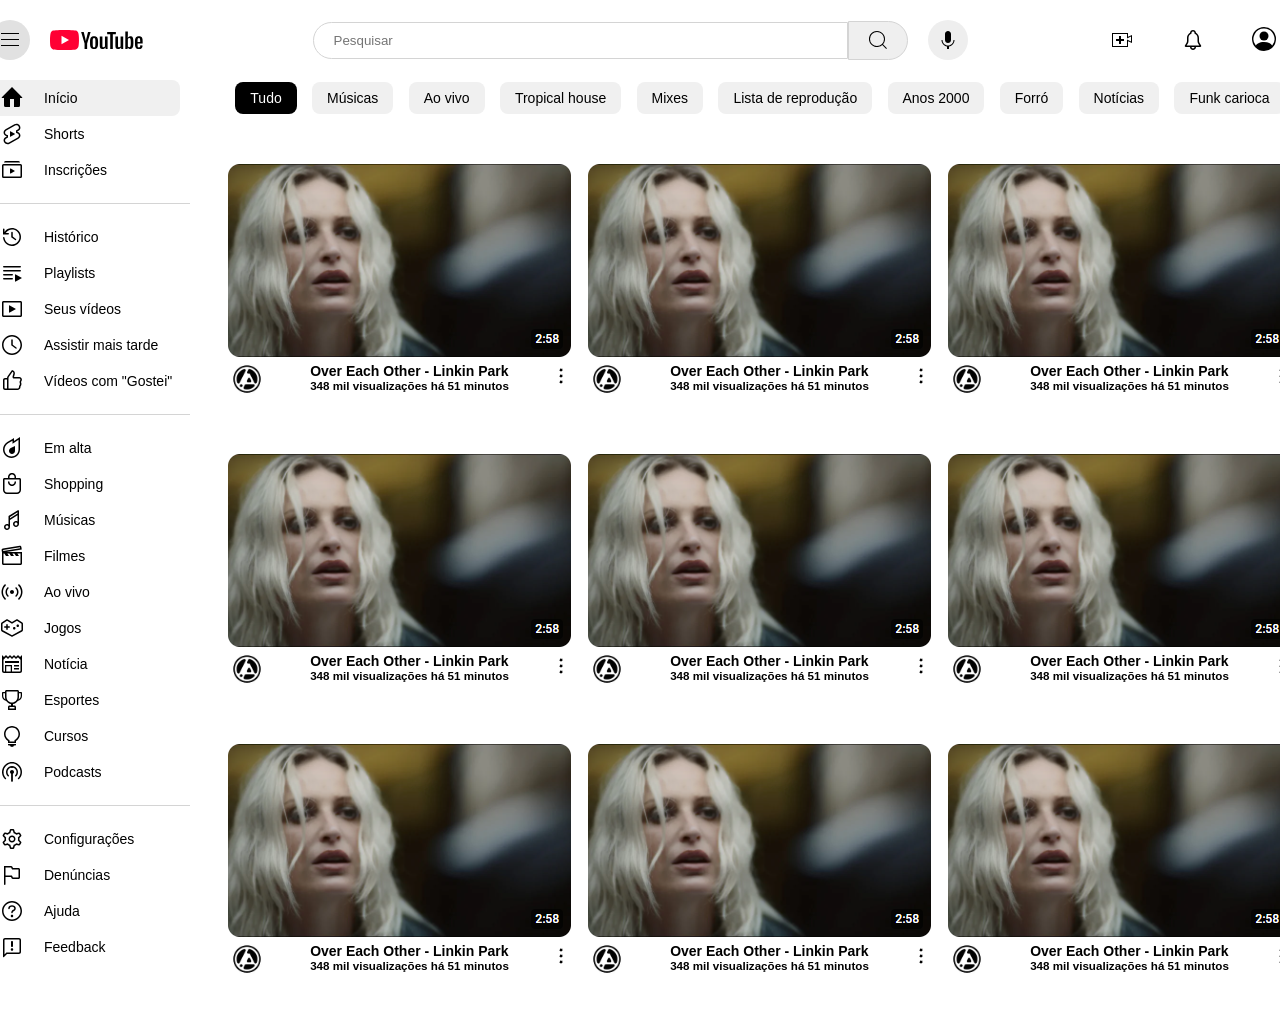
==== src/public/index.html @ 3cf0fc67 "Criando tela de Login" ====
<!DOCTYPE html>
<html lang="pt-br">
<head>

    <meta charset="UTF-8">
    <meta name="viewport" content="width=device-width, initial-scale=1.0">
    
    <link rel="stylesheet" href="assets/css/style.css">
    
    <title>YouTube - Clone</title>
    
</head>
<body>

    <header id="topo">
        <div id="logo">
            <div id="sandwich">
                <svg xmlns="http://www.w3.org/2000/svg" height="24" viewBox="0 0 24 24" width="24" focusable="false" aria-hidden="true" style="pointer-events: none; display: inherit; width: 24px; height: 24px;"><path d="M21 6H3V5h18v1zm0 5H3v1h18v-1zm0 6H3v1h18v-1z"></path></svg>
            </div>
            <figure>
                <svg xmlns="http://www.w3.org/2000/svg" id="yt-ringo2-svg_yt9" width="93" height="20" viewBox="0 0 93 20" focusable="false" aria-hidden="true" style="pointer-events: none; display: inherit; width: 100%; height: 100%;">
                    <g>
                      <path d="M14.4848 20C14.4848 20 23.5695 20 25.8229 19.4C27.0917 19.06 28.0459 18.08 28.3808 16.87C29 14.65 29 9.98 29 9.98C29 9.98 29 5.34 28.3808 3.14C28.0459 1.9 27.0917 0.94 25.8229 0.61C23.5695 0 14.4848 0 14.4848 0C14.4848 0 5.42037 0 3.17711 0.61C1.9286 0.94 0.954148 1.9 0.59888 3.14C0 5.34 0 9.98 0 9.98C0 9.98 0 14.65 0.59888 16.87C0.954148 18.08 1.9286 19.06 3.17711 19.4C5.42037 20 14.4848 20 14.4848 20Z" fill="#FF0033"></path>
                      <path d="M19 10L11.5 5.75V14.25L19 10Z" fill="white"></path>
                    </g>
                    <g id="youtube-paths_yt9">
                      <path d="M37.1384 18.8999V13.4399L40.6084 2.09994H38.0184L36.6984 7.24994C36.3984 8.42994 36.1284 9.65994 35.9284 10.7999H35.7684C35.6584 9.79994 35.3384 8.48994 35.0184 7.22994L33.7384 2.09994H31.1484L34.5684 13.4399V18.8999H37.1384Z"></path>
                      <path d="M44.1003 6.29994C41.0703 6.29994 40.0303 8.04994 40.0303 11.8199V13.6099C40.0303 16.9899 40.6803 19.1099 44.0403 19.1099C47.3503 19.1099 48.0603 17.0899 48.0603 13.6099V11.8199C48.0603 8.44994 47.3803 6.29994 44.1003 6.29994ZM45.3903 14.7199C45.3903 16.3599 45.1003 17.3899 44.0503 17.3899C43.0203 17.3899 42.7303 16.3499 42.7303 14.7199V10.6799C42.7303 9.27994 42.9303 8.02994 44.0503 8.02994C45.2303 8.02994 45.3903 9.34994 45.3903 10.6799V14.7199Z"></path>
                      <path d="M52.2713 19.0899C53.7313 19.0899 54.6413 18.4799 55.3913 17.3799H55.5013L55.6113 18.8999H57.6012V6.53994H54.9613V16.4699C54.6812 16.9599 54.0312 17.3199 53.4212 17.3199C52.6512 17.3199 52.4113 16.7099 52.4113 15.6899V6.53994H49.7812V15.8099C49.7812 17.8199 50.3613 19.0899 52.2713 19.0899Z"></path>
                      <path d="M62.8261 18.8999V4.14994H65.8661V2.09994H57.1761V4.14994H60.2161V18.8999H62.8261Z"></path>
                      <path d="M67.8728 19.0899C69.3328 19.0899 70.2428 18.4799 70.9928 17.3799H71.1028L71.2128 18.8999H73.2028V6.53994H70.5628V16.4699C70.2828 16.9599 69.6328 17.3199 69.0228 17.3199C68.2528 17.3199 68.0128 16.7099 68.0128 15.6899V6.53994H65.3828V15.8099C65.3828 17.8199 65.9628 19.0899 67.8728 19.0899Z"></path>
                      <path d="M80.6744 6.26994C79.3944 6.26994 78.4744 6.82994 77.8644 7.73994H77.7344C77.8144 6.53994 77.8744 5.51994 77.8744 4.70994V1.43994H75.3244L75.3144 12.1799L75.3244 18.8999H77.5444L77.7344 17.6999H77.8044C78.3944 18.5099 79.3044 19.0199 80.5144 19.0199C82.5244 19.0199 83.3844 17.2899 83.3844 13.6099V11.6999C83.3844 8.25994 82.9944 6.26994 80.6744 6.26994ZM80.7644 13.6099C80.7644 15.9099 80.4244 17.2799 79.3544 17.2799C78.8544 17.2799 78.1644 17.0399 77.8544 16.5899V9.23994C78.1244 8.53994 78.7244 8.02994 79.3944 8.02994C80.4744 8.02994 80.7644 9.33994 80.7644 11.7299V13.6099Z"></path>
                      <path d="M92.6517 11.4999C92.6517 8.51994 92.3517 6.30994 88.9217 6.30994C85.6917 6.30994 84.9717 8.45994 84.9717 11.6199V13.7899C84.9717 16.8699 85.6317 19.1099 88.8417 19.1099C91.3817 19.1099 92.6917 17.8399 92.5417 15.3799L90.2917 15.2599C90.2617 16.7799 89.9117 17.3999 88.9017 17.3999C87.6317 17.3999 87.5717 16.1899 87.5717 14.3899V13.5499H92.6517V11.4999ZM88.8617 7.96994C90.0817 7.96994 90.1717 9.11994 90.1717 11.0699V12.0799H87.5717V11.0699C87.5717 9.13994 87.6517 7.96994 88.8617 7.96994Z"></path>
                    </g>
                  </svg>
            </figure>
        </div>
        <div id="pesquisa">
            <input type="text" id="busca" name="busca" placeholder="Pesquisar">
            <button class="botao-buscar">
                <svg xmlns="http://www.w3.org/2000/svg" fill="currentColor" height="24" viewBox="0 0 24 24" width="24" focusable="false" aria-hidden="true" style="pointer-events: none; display: inherit; width: 24px; height: 24px;"><path clip-rule="evenodd" d="M16.296 16.996a8 8 0 11.707-.708l3.909 3.91-.707.707-3.909-3.909zM18 11a7 7 0 00-14 0 7 7 0 1014 0z" fill-rule="evenodd"></path></svg>
            </button>
            <a href="#">
                <svg xmlns="http://www.w3.org/2000/svg" height="24" viewBox="0 0 24 24" width="24" focusable="false" aria-hidden="true" style="pointer-events: none; display: inherit; width: 24px; height: 24px;"><path d="M12 3c-1.66 0-3 1.37-3 3.07v5.86c0 1.7 1.34 3.07 3 3.07s3-1.37 3-3.07V6.07C15 4.37 13.66 3 12 3zm6.5 9h-1c0 3.03-2.47 5.5-5.5 5.5S6.5 15.03 6.5 12h-1c0 3.24 2.39 5.93 5.5 6.41V21h2v-2.59c3.11-.48 5.5-3.17 5.5-6.41z"></path></svg>
            </a>
        </div>
        <nav id="usuario">
            <a href="#">
                <svg xmlns="http://www.w3.org/2000/svg" height="24" style="pointer-events: none; display: inherit; width: 24px; height: 24px;" viewBox="0 0 24 24" width="24" focusable="false" aria-hidden="true"><path d="M14 13h-3v3H9v-3H6v-2h3V8h2v3h3v2zm3-7H3v12h14v-6.39l4 1.83V8.56l-4 1.83V6m1-1v3.83L22 7v8l-4-1.83V19H2V5h16z"></path></svg>
            </a>
            <a href="#">
                <svg xmlns="http://www.w3.org/2000/svg" fill="currentColor" height="24" viewBox="0 0 24 24" width="24" focusable="false" aria-hidden="true" style="pointer-events: none; display: inherit; width: 24px; height: 24px;"><path clip-rule="evenodd" d="m13.497 4.898.053.8.694.4C15.596 6.878 16.5 8.334 16.5 10v2.892c0 .997.27 1.975.784 2.83L18.35 17.5H5.649l1.067-1.778c.513-.855.784-1.833.784-2.83V10c0-1.666.904-3.122 2.256-3.902l.694-.4.053-.8c.052-.78.703-1.398 1.497-1.398.794 0 1.445.618 1.497 1.398ZM6 10c0-2.224 1.21-4.165 3.007-5.201C9.11 3.236 10.41 2 12 2c1.59 0 2.89 1.236 2.993 2.799C16.79 5.835 18 7.776 18 10v2.892c0 .725.197 1.436.57 2.058l1.521 2.535c.4.667-.08 1.515-.857 1.515H15c0 .796-.316 1.559-.879 2.121-.562.563-1.325.879-2.121.879s-1.559-.316-2.121-.879C9.316 20.56 9 19.796 9 19H4.766c-.777 0-1.257-.848-.857-1.515L5.43 14.95c.373-.622.57-1.333.57-2.058V10Zm4.5 9c0 .398.158.78.44 1.06.28.282.662.44 1.06.44s.78-.158 1.06-.44c.282-.28.44-.662.44-1.06h-3Z" fill-rule="evenodd"></path></svg>
            </a>
            <a href="#">
                <svg xmlns="http://www.w3.org/2000/svg" width="24" height="24" fill="currentColor" class="bi bi-person-circle" viewBox="0 0 16 16"><path d="M11 6a3 3 0 1 1-6 0 3 3 0 0 1 6 0"/><path fill-rule="evenodd" d="M0 8a8 8 0 1 1 16 0A8 8 0 0 1 0 8m8-7a7 7 0 0 0-5.468 11.37C3.242 11.226 4.805 10 8 10s4.757 1.225 5.468 2.37A7 7 0 0 0 8 1"/></svg>
            </a>
        </nav>
    </header>

    <main id="principal">

        <nav id="menu">
            <ul>
                <li class="menu-esquerdo_ativo">
                    <a href="#">
                        <svg xmlns="http://www.w3.org/2000/svg" fill="currentColor" height="24" viewBox="0 0 24 24" width="24" focusable="false" aria-hidden="true" style="pointer-events: none; display: inherit; width: 24px; height: 24px;"><path clip-rule="evenodd" d="M22.146 11.146a.5.5 0 01-.353.854H20v7.5a1.5 1.5 0 01-1.5 1.5H14v-8h-4v8H5.5A1.5 1.5 0 014 19.5V12H2.207a.5.5 0 01-.353-.854L12 1l10.146 10.146Z" fill-rule="evenodd"></path></svg>
                        <span>Início</span>
                    </a>
                </li>
                <li class="menu-esquerdo">
                    <a href="#">
                        <svg xmlns="http://www.w3.org/2000/svg" fill="currentColor" height="24" viewBox="0 0 24 24" width="24" focusable="false" aria-hidden="true" style="pointer-events: none; display: inherit; width: 24px; height: 24px;"><path clip-rule="evenodd" d="m7.61 15.719.392-.22v-2.24l-.534-.228-.942-.404c-.869-.372-1.4-1.15-1.446-1.974-.047-.823.39-1.642 1.203-2.097h.001L15.13 3.59c1.231-.689 2.785-.27 3.466.833.652 1.058.313 2.452-.879 3.118l-1.327.743-.388.217v2.243l.53.227.942.404c.869.372 1.4 1.15 1.446 1.974.047.823-.39 1.642-1.203 2.097l-.002.001-8.845 4.964-.001.001c-1.231.688-2.784.269-3.465-.834-.652-1.058-.313-2.451.879-3.118l1.327-.742Zm1.993 6.002c-1.905 1.066-4.356.46-5.475-1.355-1.057-1.713-.548-3.89 1.117-5.025a4.14 4.14 0 01.305-.189l1.327-.742-.942-.404a4.055 4.055 0 01-.709-.391c-.963-.666-1.578-1.718-1.644-2.877-.08-1.422.679-2.77 1.968-3.49l8.847-4.966c1.905-1.066 4.356-.46 5.475 1.355 1.057 1.713.548 3.89-1.117 5.025a4.074 4.074 0 01-.305.19l-1.327.742.942.403c.253.109.49.24.709.392.963.666 1.578 1.717 1.644 2.876.08 1.423-.679 2.77-1.968 3.491l-8.847 4.965ZM10 14.567a.25.25 0 00.374.217l4.45-2.567a.25.25 0 000-.433l-4.45-2.567a.25.25 0 00-.374.216v5.134Z" fill-rule="evenodd"></path></svg>
                        <span>Shorts</span>
                    </a>
                </li>
                <li class="menu-esquerdo">
                    <a href="#">
                        <svg xmlns="http://www.w3.org/2000/svg" fill="currentColor" height="24" viewBox="0 0 24 24" width="24" focusable="false" aria-hidden="true" style="pointer-events: none; display: inherit; width: 24px; height: 24px;"><path clip-rule="evenodd" d="M4 4.5A1.5 1.5 0 015.5 3h13A1.5 1.5 0 0120 4.5H4Zm16.5 3h-17v11h17v-11ZM3.5 6A1.5 1.5 0 002 7.5v11A1.5 1.5 0 003.5 20h17a1.5 1.5 0 001.5-1.5v-11A1.5 1.5 0 0020.5 6h-17Zm7.257 4.454a.5.5 0 00-.757.43v4.233a.5.5 0 00.757.429L15 13l-4.243-2.546Z" fill-rule="evenodd"></path></svg>
                        <span>Inscrições</span>
                    </a>
                </li>
            </ul>

            <hr>

            <ul>
                <li class="menu-esquerdo">
                    <a href="#">
                        <svg xmlns="http://www.w3.org/2000/svg" fill="currentColor" height="24" viewBox="0 0 24 24" width="24" focusable="false" aria-hidden="true" style="pointer-events: none; display: inherit; width: 24px; height: 24px;"><path clip-rule="evenodd" d="M14.203 4.83c-1.74-.534-3.614-.418-5.274.327-1.354.608-2.49 1.6-3.273 2.843H8.25c.414 0 .75.336.75.75s-.336.75-.75.75H3V4.25c0-.414.336-.75.75-.75s.75.336.75.75v2.775c.935-1.41 2.254-2.536 3.815-3.236 1.992-.894 4.241-1.033 6.328-.392 2.088.641 3.87 2.02 5.017 3.878 1.146 1.858 1.578 4.07 1.215 6.223-.364 2.153-1.498 4.1-3.19 5.48-1.693 1.379-3.83 2.095-6.012 2.016-2.182-.08-4.26-.949-5.849-2.447-1.588-1.499-2.578-3.523-2.784-5.697-.039-.412.264-.778.676-.817.412-.04.778.263.818.675.171 1.812.996 3.499 2.32 4.748 1.323 1.248 3.055 1.973 4.874 2.04 1.818.065 3.598-.532 5.01-1.681 1.41-1.15 2.355-2.773 2.657-4.567.303-1.794-.056-3.637-1.012-5.186-.955-1.548-2.44-2.697-4.18-3.231ZM12.75 7.5c0-.414-.336-.75-.75-.75s-.75.336-.75.75v4.886l.314.224 3.5 2.5c.337.241.806.163 1.046-.174.241-.337.163-.806-.174-1.046l-3.186-2.276V7.5Z" fill-rule="evenodd"></path></svg>
                        <span>Histórico</span>
                    </a>
                </li>
                <li class="menu-esquerdo">
                    <a href="#">
                        <svg xmlns="http://www.w3.org/2000/svg" fill="currentColor" height="24" viewBox="0 0 24 24" width="24" focusable="false" aria-hidden="true" style="pointer-events: none; display: inherit; width: 24px; height: 24px;"><path clip-rule="evenodd" d="M3.75 5c-.414 0-.75.336-.75.75s.336.75.75.75h16.5c.414 0 .75-.336.75-.75S20.664 5 20.25 5H3.75Zm0 4c-.414 0-.75.336-.75.75s.336.75.75.75h16.5c.414 0 .75-.336.75-.75S20.664 9 20.25 9H3.75Zm0 4c-.414 0-.75.336-.75.75s.336.75.75.75h8.5c.414 0 .75-.336.75-.75s-.336-.75-.75-.75h-8.5Zm8.5 4c.414 0 .75.336.75.75s-.336.75-.75.75h-8.5c-.414 0-.75-.336-.75-.75s.336-.75.75-.75h8.5Zm3.498-3.572c-.333-.191-.748.05-.748.434v6.276c0 .384.415.625.748.434L22 17l-6.252-3.572Z" fill-rule="evenodd"></path></svg>
                        <span>Playlists</span>
                    </a>
                </li>
                <li class="menu-esquerdo">
                    <a href="#">
                        <svg xmlns="http://www.w3.org/2000/svg" fill="currentColor" height="24" viewBox="0 0 24 24" width="24" focusable="false" aria-hidden="true" style="pointer-events: none; display: inherit; width: 24px; height: 24px;"><path clip-rule="evenodd" d="M3.5 5.5h17v13h-17v-13ZM2 5.5C2 4.672 2.672 4 3.5 4h17c.828 0 1.5.672 1.5 1.5v13c0 .828-.672 1.5-1.5 1.5h-17c-.828 0-1.5-.672-1.5-1.5v-13Zm7.748 2.927c-.333-.19-.748.05-.748.435v6.276c0 .384.415.625.748.434L16 12 9.748 8.427Z" fill-rule="evenodd"></path></svg>
                        <span>Seus vídeos</span>
                    </a>
                </li>
                <li class="menu-esquerdo">
                    <a href="#">
                        <svg xmlns="http://www.w3.org/2000/svg" fill="currentColor" height="24" viewBox="0 0 24 24" width="24" focusable="false" aria-hidden="true" style="pointer-events: none; display: inherit; width: 24px; height: 24px;"><path clip-rule="evenodd" d="M20.5 12c0 4.694-3.806 8.5-8.5 8.5S3.5 16.694 3.5 12 7.306 3.5 12 3.5s8.5 3.806 8.5 8.5Zm1.5 0c0 5.523-4.477 10-10 10S2 17.523 2 12 6.477 2 12 2s10 4.477 10 10Zm-9.25-5c0-.414-.336-.75-.75-.75s-.75.336-.75.75v5.375l.3.225 4 3c.331.248.802.181 1.05-.15.248-.331.181-.801-.15-1.05l-3.7-2.775V7Z" fill-rule="evenodd"></path></svg>
                        <span>Assistir mais tarde</span>
                    </a>
                </li>
                <li class="menu-esquerdo">
                    <a href="#">
                        <svg xmlns="http://www.w3.org/2000/svg" fill="currentColor" height="24" viewBox="0 0 24 24" width="24" focusable="false" aria-hidden="true" style="pointer-events: none; display: inherit; width: 24px; height: 24px;"><path clip-rule="evenodd" d="M14.813 5.018 14.41 6.5 14 8h5.192c.826 0 1.609.376 2.125 1.022.711.888.794 2.125.209 3.101L21 13l.165.413c.519 1.296.324 2.769-.514 3.885l-.151.202v.5c0 1.657-1.343 3-3 3H5c-1.105 0-2-.895-2-2v-8c0-1.105.895-2 2-2h2v.282c0-.834.26-1.647.745-2.325L12 1l1.1.472c1.376.59 2.107 2.103 1.713 3.546ZM7 10.5H5c-.276 0-.5.224-.5.5v8c0 .276.224.5.5.5h2v-9Zm10.5 9h-9V9.282c0-.521.163-1.03.466-1.453l3.553-4.975c.682.298 1.043 1.051.847 1.77l-.813 2.981c-.123.451-.029.934.255 1.305.284.372.725.59 1.192.59h5.192c.37 0 .722.169.954.459.32.399.357.954.094 1.393l-.526.876c-.241.402-.28.894-.107 1.33l.165.412c.324.81.203 1.73-.32 2.428l-.152.202c-.195.26-.3.575-.3.9v.5c0 .828-.672 1.5-1.5 1.5Z" fill-rule="evenodd"></path></svg>
                        <span>Vídeos com "Gostei"</span>
                    </a>
                </li>
            </ul>

            <hr>

            <ul>
                <li class="menu-esquerdo">
                    <a href="#">
                        <svg xmlns="http://www.w3.org/2000/svg" fill="currentColor" height="24" viewBox="0 0 24 24" width="24" focusable="false" aria-hidden="true" style="pointer-events: none; display: inherit; width: 24px; height: 24px;"><path clip-rule="evenodd" d="m14 2-1.5.886-5.195 3.07C4.637 7.533 3 10.401 3 13.5c0 4.694 3.806 8.5 8.5 8.5s8.5-3.806 8.5-8.5V1l-1.5 1-3 2L14 5V2ZM8.068 7.248l4.432-2.62v3.175l2.332-1.555L18.5 3.803V13.5c0 3.866-3.134 7-7 7s-7-3.134-7-7c0-2.568 1.357-4.946 3.568-6.252ZM9 15c0-1.226.693-2.346 1.789-2.894L15 10v5c0 1.657-1.343 3-3 3s-3-1.343-3-3Z" fill-rule="evenodd"></path></svg>
                        <span>Em alta</span>
                    </a>
                </li>
                <li class="menu-esquerdo">
                    <a href="#">
                        <svg xmlns="http://www.w3.org/2000/svg" fill="currentColor" height="24" viewBox="0 0 24 24" width="24" focusable="false" aria-hidden="true" style="pointer-events: none; display: inherit; width: 24px; height: 24px;"><path clip-rule="evenodd" d="M12 2.5c-.328 0-.653.065-.957.19-.303.126-.579.31-.81.542-.233.232-.417.508-.543.811-.125.304-.19.629-.19.957v1h5V5c0-.328-.065-.653-.19-.957-.126-.303-.31-.579-.542-.81-.232-.233-.508-.417-.811-.543-.304-.125-.629-.19-.957-.19ZM16 5v1h3.5c.828 0 1.5.672 1.5 1.5V18c0 2.21-1.79 4-4 4H7c-2.21 0-4-1.79-4-4V7.5C3 6.672 3.672 6 4.5 6H8V5c0-.525.103-1.045.304-1.53.201-.486.496-.927.868-1.298.371-.372.812-.667 1.297-.868C10.955 1.104 11.475 1 12 1c.525 0 1.045.103 1.53.304.486.202.927.496 1.298.868.372.371.667.812.867 1.297C15.896 3.955 16 4.475 16 5Zm-4 7.5c-.328 0-.653-.065-.957-.19-.303-.126-.579-.31-.81-.542-.233-.232-.417-.508-.543-.811-.125-.304-.19-.629-.19-.957 0-.414-.336-.75-.75-.75S8 9.586 8 10c0 .525.103 1.045.304 1.53.201.486.496.927.868 1.298.371.372.812.667 1.297.867.486.201 1.006.305 1.531.305.525 0 1.045-.104 1.53-.305.486-.2.927-.495 1.298-.867.372-.371.667-.812.867-1.297.201-.486.305-1.006.305-1.531 0-.414-.336-.75-.75-.75s-.75.336-.75.75c0 .328-.065.653-.19.957-.126.303-.31.579-.542.81-.232.233-.508.417-.811.543-.304.125-.629.19-.957.19Zm-7.5-5h15V18c0 1.38-1.12 2.5-2.5 2.5H7c-1.38 0-2.5-1.12-2.5-2.5V7.5Z" fill-rule="evenodd"></path></svg>
                        <span>Shopping</span>
                    </a>
                </li>
                <li class="menu-esquerdo">
                    <a href="#">
                        <svg xmlns="http://www.w3.org/2000/svg" fill="currentColor" height="24" viewBox="0 0 24 24" width="24" focusable="false" aria-hidden="true" style="pointer-events: none; display: inherit; width: 24px; height: 24px;"><path clip-rule="evenodd" d="M19 3c0-.271-.146-.521-.383-.654-.237-.133-.527-.127-.758.014l-9 5.5c-.223.136-.359.379-.359.64v7.901C8.059 16.146 7.546 16 7 16c-1.657 0-3 1.343-3 3s1.343 3 3 3 3-1.343 3-3v-7.08l7.5-4.583v6.064c-.441-.255-.954-.401-1.5-.401-1.657 0-3 1.343-3 3s1.343 3 3 3 3-1.343 3-3V3Zm-1.5 13c0-.828-.672-1.5-1.5-1.5s-1.5.672-1.5 1.5.672 1.5 1.5 1.5 1.5-.672 1.5-1.5Zm-9 3c0-.828-.672-1.5-1.5-1.5s-1.5.672-1.5 1.5.672 1.5 1.5 1.5 1.5-.672 1.5-1.5Zm9-13.42L10 10.162V8.92l7.5-4.584V5.58Z" fill-rule="evenodd"></path></svg>
                        <span>Músicas</span>
                    </a>
                </li>
                <li class="menu-esquerdo">
                    <a href="#">
                        <svg xmlns="http://www.w3.org/2000/svg" fill="currentColor" height="24" viewBox="0 0 24 24" width="24" focusable="false" aria-hidden="true" style="pointer-events: none; display: inherit; width: 24px; height: 24px;"><path clip-rule="evenodd" d="m3.116 5.998 16.79-2.66.157.988-16.79 2.66-.157-.988Zm-1.481.235c-.13-.819.428-1.587 1.247-1.717l16.79-2.659c.819-.13 1.587.429 1.716 1.247l.157.988.234 1.481-1.481.235L6.463 7.999H22v11.5c0 .829-.672 1.5-1.5 1.5h-17c-.828 0-1.5-.671-1.5-1.5V8.539L1.79 7.22l-.156-.987Zm7.698 3.266h-2L9 11.999H6l-1.667-2.5H3.5v10h17v-10h-3.167L19 12h-3l-1.667-2.501h-2L14 12h-3L9.333 9.499Z" fill-rule="evenodd"></path></svg>
                        <span>Filmes</span>
                    </a>
                </li>
                <li class="menu-esquerdo">
                    <a href="#">
                        <svg xmlns="http://www.w3.org/2000/svg" fill="currentColor" height="24" viewBox="0 0 24 24" width="24" focusable="false" aria-hidden="true" style="pointer-events: none; display: inherit; width: 24px; height: 24px;"><path clip-rule="evenodd" d="M5.636 5.636c.293-.293.293-.768 0-1.06-.293-.294-.768-.294-1.06 0-.976.974-1.75 2.132-2.277 3.406C1.772 9.256 1.5 10.622 1.5 12c0 1.379.272 2.744.8 4.018.527 1.274 1.3 2.432 2.275 3.407.293.293.768.293 1.061 0 .293-.293.293-.768 0-1.061-.836-.836-1.499-1.828-1.95-2.92C3.232 14.352 3 13.182 3 12s.233-2.352.685-3.444c.452-1.092 1.115-2.084 1.951-2.92Zm2.828 1.768c.293.292.293.767 0 1.06-.464.464-.832 1.016-1.083 1.622C7.129 10.693 7 11.343 7 12c0 .656.13 1.306.38 1.913.252.607.62 1.158 1.084 1.622.293.293.293.768 0 1.06-.292.294-.767.294-1.06 0-.604-.603-1.083-1.32-1.41-2.108C5.669 13.7 5.5 12.853 5.5 12c0-.854.168-1.7.495-2.488.326-.788.805-1.505 1.409-2.108.293-.293.768-.293 1.06 0Zm7.072 0c.292-.293.767-.293 1.06 0C17.816 8.623 18.5 10.276 18.5 12c0 1.724-.685 3.377-1.904 4.596-.293.293-.768.293-1.06 0-.293-.293-.293-.768 0-1.06C16.473 14.597 17 13.325 17 12s-.527-2.598-1.464-3.536c-.293-.293-.293-.768 0-1.06Zm2.828-2.829c.293-.293.768-.293 1.06 0C21.395 6.545 22.5 9.215 22.5 12s-1.106 5.456-3.075 7.425c-.293.293-.768.293-1.061 0-.293-.293-.293-.768 0-1.061C20.052 16.676 21 14.387 21 12s-.948-4.676-2.636-6.364c-.293-.293-.293-.768 0-1.06ZM12 14c1.105 0 2-.895 2-2 0-1.104-.895-2-2-2s-2 .896-2 2c0 1.105.895 2 2 2Z" fill-rule="evenodd"></path></svg>
                        <span>Ao vivo</span>
                    </a>
                </li>
                <li class="menu-esquerdo">
                    <a href="#">
                        <svg xmlns="http://www.w3.org/2000/svg" fill="currentColor" height="24" viewBox="0 0 24 24" width="24" focusable="false" aria-hidden="true" style="pointer-events: none; display: inherit; width: 24px; height: 24px;"><path clip-rule="evenodd" d="m12 7.75-.772-.464-4.186-2.511L2.5 7.803v6.307L12 19.29l9.5-5.181V7.803l-4.542-3.028-4.186 2.511L12 7.75ZM12 6 7.814 3.488c-.497-.298-1.122-.283-1.604.039L1.668 6.555C1.251 6.833 1 7.3 1 7.803v6.307c0 .548.3 1.054.782 1.316l9.5 5.182c.447.244.989.244 1.436 0l9.5-5.182c.482-.262.782-.768.782-1.316V7.803c0-.502-.25-.97-.668-1.248L17.79 3.527c-.482-.322-1.107-.337-1.604-.039L12 6Zm3.5 6.25c0 .69-.56 1.25-1.25 1.25S13 12.94 13 12.25 13.56 11 14.25 11s1.25.56 1.25 1.25ZM7 8c-.414 0-.75.336-.75.75v1.5h-1.5c-.414 0-.75.336-.75.75s.336.75.75.75h1.5v1.5c0 .414.336.75.75.75s.75-.336.75-.75v-1.5h1.5c.414 0 .75-.336.75-.75s-.336-.75-.75-.75h-1.5v-1.5C7.75 8.336 7.414 8 7 8Zm10.75 3c.69 0 1.25-.56 1.25-1.25s-.56-1.25-1.25-1.25-1.25.56-1.25 1.25.56 1.25 1.25 1.25Z" fill-rule="evenodd"></path></svg>
                        <span>Jogos</span>
                    </a>
                </li>
                <li class="menu-esquerdo">
                    <a href="#">
                        <svg xmlns="http://www.w3.org/2000/svg" fill="currentColor" height="24" viewBox="0 0 24 24" width="24" focusable="false" aria-hidden="true" style="pointer-events: none; display: inherit; width: 24px; height: 24px;"><path clip-rule="evenodd" d="M2 5.121V3l.94.94.56.56.5.5.94-.94.12-.12L6 3l.94.94.12.12L8 5l.94-.94.12-.12L10 3l.94.94.12.12L12 5l.94-.94.12-.12L14 3l.94.94.12.12L16 5l.94-.94.12-.12L18 3l.94.94.12.12L20 5l.5-.5.56-.56L22 3v16c0 1.105-.895 2-2 2H4c-1.105 0-2-.895-2-2V5.121ZM10.75 19.5h-4.5v-5.25h4.5v5.25Zm1.25 0V13H5v6.5H4c-.276 0-.5-.224-.5-.5V7.65l2.514-2.514.925.925L8 7.12l1.06-1.06.94-.94.94.94L12 7.12l1.06-1.06.94-.94.94.94L16 7.12l1.06-1.06.926-.925L20.5 7.65V19c0 .276-.224.5-.5.5h-8ZM19 9v2H5V9h14Zm-5 4h5v1.5h-5V13Zm5 3h-5v1.5h5V16Z" fill-rule="evenodd"></path></svg>
                        <span>Notícia</span>
                    </a>
                </li>
                <li class="menu-esquerdo">
                    <a href="#">
                        <svg xmlns="http://www.w3.org/2000/svg" fill="currentColor" height="24" viewBox="0 0 24 24" width="24" focusable="false" aria-hidden="true" style="pointer-events: none; display: inherit; width: 24px; height: 24px;"><path clip-rule="evenodd" d="M6.5 3.5h11V9c0 3.038-2.462 5.5-5.5 5.5S6.5 12.038 6.5 9V3.5ZM5 3.5C5 2.672 5.672 2 6.5 2h11c.828 0 1.5.672 1.5 1.5V4h2c.552 0 1 .448 1 1v3c0 2.493-1.825 4.56-4.212 4.938-1.082 1.588-2.8 2.707-4.788 2.991V17.5h1.5c.828 0 1.5.672 1.5 1.5v3H8v-3c0-.828.672-1.5 1.5-1.5H11v-1.57c-1.987-.285-3.706-1.404-4.788-2.992C3.825 12.56 2 10.493 2 8V5c0-.552.448-1 1-1h2v-.5Zm0 1.75H3.25V8c0 1.508.89 2.808 2.174 3.403C5.15 10.654 5 9.845 5 9V5.25Zm13.576 6.153C19.86 10.808 20.75 9.508 20.75 8V5.25H19V9c0 .844-.15 1.654-.424 2.403ZM9.5 20.5V19h5v1.5h-5Z" fill-rule="evenodd"></path></svg>
                        <span>Esportes</span>
                    </a>
                </li>
                <li class="menu-esquerdo">
                    <a href="#">
                        <svg xmlns="http://www.w3.org/2000/svg" fill="currentColor" height="24" viewBox="0 0 24 24" width="24" focusable="false" aria-hidden="true" style="pointer-events: none; display: inherit; width: 24px; height: 24px;"><path clip-rule="evenodd" d="m14.5 16.065.749-.434C17.196 14.505 18.5 12.404 18.5 10c0-3.59-2.91-6.5-6.5-6.5S5.5 6.41 5.5 10c0 2.404 1.304 4.505 3.251 5.631l.749.434V17.5h5v-1.435Zm1.5.865c2.391-1.383 4-3.969 4-6.93 0-4.418-3.582-8-8-8s-8 3.582-8 8c0 2.961 1.609 5.546 4 6.93V19h8v-2.07ZM16 20v.5c0 .552-.448 1-1 1h-1.063c-.024.09-.053.179-.09.265-.1.243-.247.463-.433.65-.185.185-.406.332-.649.433-.242.1-.502.152-.765.152s-.523-.052-.765-.152c-.243-.1-.463-.248-.65-.434-.185-.186-.332-.406-.433-.649-.036-.086-.065-.175-.088-.265H9c-.552 0-1-.448-1-1V20h8Z" fill-rule="evenodd"></path></svg>
                        <span>Cursos</span>
                    </a>
                </li>
                <li class="menu-esquerdo">
                    <a href="#">
                        <svg xmlns="http://www.w3.org/2000/svg" fill="currentColor" height="24" viewBox="0 0 24 24" width="24" focusable="false" aria-hidden="true" style="pointer-events: none; display: inherit; width: 24px; height: 24px;"><path clip-rule="evenodd" d="M7.278 4.933C8.675 3.999 10.318 3.5 12 3.5c1.681 0 3.325.499 4.722 1.433 1.398.934 2.488 2.261 3.13 3.814.644 1.553.813 3.262.485 4.911-.328 1.65-1.138 3.164-2.327 4.352-.293.293-.293.768 0 1.061.293.293.768.293 1.061 0 1.399-1.399 2.351-3.18 2.737-5.12.386-1.94.188-3.95-.57-5.778-.756-1.827-2.038-3.389-3.682-4.488C15.91 2.586 13.978 2 12 2c-1.978 0-3.911.586-5.556 1.685-1.644 1.1-2.926 2.66-3.683 4.488-.757 1.827-.955 3.838-.569 5.778.386 1.94 1.338 3.721 2.737 5.12.293.293.768.293 1.06 0 .293-.293.293-.768 0-1.06-1.188-1.19-1.998-2.704-2.326-4.353-.328-1.649-.16-3.358.484-4.91.643-1.554 1.733-2.881 3.13-3.815ZM12 7.5c-.89 0-1.76.264-2.5.758-.74.495-1.317 1.198-1.657 2.02-.341.822-.43 1.727-.257 2.6.174.873.603 1.675 1.232 2.304.293.293.293.768 0 1.06-.293.293-.768.293-1.06 0-.84-.839-1.411-1.908-1.643-3.072-.231-1.163-.112-2.37.342-3.466S7.68 7.67 8.667 7.01C9.653 6.351 10.813 6 12 6c1.187 0 2.347.352 3.333 1.011.987.66 1.756 1.597 2.21 2.693.454 1.096.573 2.303.342 3.466-.232 1.164-.803 2.233-1.642 3.073-.293.293-.768.293-1.061 0-.293-.293-.293-.768 0-1.061.63-.63 1.058-1.431 1.231-2.304.174-.873.085-1.778-.256-2.6-.34-.822-.917-1.525-1.657-2.02-.74-.494-1.61-.758-2.5-.758Zm.875 6.299C13.541 13.474 14 12.79 14 12c0-1.105-.895-2-2-2s-2 .895-2 2c0 .79.459 1.474 1.125 1.799V21c0 .483.392.875.875.875s.875-.392.875-.875v-7.201Z" fill-rule="evenodd"></path></svg>
                        <span>Podcasts</span>
                    </a>
                </li>
            </ul>

            <hr>

            <ul>
                <li class="menu-esquerdo">
                    <a href="#">
                        <svg xmlns="http://www.w3.org/2000/svg" fill="currentColor" height="24" viewBox="0 0 24 24" width="24" focusable="false" aria-hidden="true" style="pointer-events: none; display: inherit; width: 24px; height: 24px;"><path clip-rule="evenodd" d="m14.302 6.457-.668-.278L12.87 3.5h-1.737l-.766 2.68-.668.277c-.482.2-.934.463-1.344.778l-.575.44-2.706-.677-.868 1.504 1.938 2.003-.093.716c-.033.255-.05.514-.05.779 0 .264.017.524.05.779l.093.716-1.938 2.003.868 1.504 2.706-.677.575.44c.41.315.862.577 1.344.778l.668.278.766 2.679h1.737l.765-2.68.668-.277c.483-.2.934-.463 1.345-.778l.574-.44 2.706.677.869-1.504-1.938-2.003.092-.716c.033-.255.05-.514.05-.779 0-.264-.017-.524-.05-.779l-.092-.716 1.938-2.003-.869-1.504-2.706.677-.574-.44c-.41-.315-.862-.577-1.345-.778Zm4.436.214Zm-3.86-1.6-.67-2.346c-.123-.429-.516-.725-.962-.725h-2.492c-.446 0-.838.296-.961.725l-.67 2.347c-.605.251-1.17.58-1.682.972l-2.37-.593c-.433-.108-.885.084-1.108.47L2.717 8.08c-.223.386-.163.874.147 1.195l1.698 1.755c-.04.318-.062.642-.062.971 0 .329.021.653.062.97l-1.698 1.756c-.31.32-.37.809-.147 1.195l1.246 2.158c.223.386.675.578 1.109.47l2.369-.593c.512.393 1.077.72 1.681.972l.67 2.347c.124.429.516.725.962.725h2.492c.446 0 .839-.296.961-.725l.67-2.347c.605-.251 1.17-.58 1.682-.972l2.37.593c.433.108.885-.084 1.109-.47l1.245-2.158c.223-.386.163-.874-.147-1.195l-1.698-1.755c.04-.318.062-.642.062-.971 0-.329-.021-.653-.062-.97l1.698-1.756c.31-.32.37-.809.147-1.195L20.038 5.92c-.224-.386-.676-.578-1.11-.47l-2.369.593c-.512-.393-1.077-.72-1.681-.972ZM15.5 12c0 1.933-1.567 3.5-3.5 3.5S8.5 13.933 8.5 12s1.567-3.5 3.5-3.5 3.5 1.567 3.5 3.5ZM14 12c0 1.105-.895 2-2 2s-2-.895-2-2 .895-2 2-2 2 .895 2 2Z" fill-rule="evenodd"></path></svg>
                        <span>Configurações</span>
                    </a>
                </li>
                <li class="menu-esquerdo">
                    <a href="#">
                        <svg xmlns="http://www.w3.org/2000/svg" fill="currentColor" height="24" viewBox="0 0 24 24" width="24" focusable="false" aria-hidden="true" style="pointer-events: none; display: inherit; width: 24px; height: 24px;"><path clip-rule="evenodd" d="M4.75 3H4v18.25c0 .414.336.75.75.75s.75-.336.75-.75V14H11l.585 1.17c.254.509.774.83 1.342.83H18.5c.828 0 1.5-.672 1.5-1.5v-8c0-.828-.672-1.5-1.5-1.5H13l-.585-1.17C12.16 3.32 11.64 3 11.073 3H4.75Zm.75 9.5h6.427l.415.83.585 1.17H18.5v-8h-6.427l-.415-.83-.585-1.17H5.5v8Z" fill-rule="evenodd"></path></svg>
                        <span>Denúncias</span>
                    </a>
                </li>
                <li class="menu-esquerdo">
                    <a href="#">
                        <svg xmlns="http://www.w3.org/2000/svg" fill="currentColor" height="24" viewBox="0 0 24 24" width="24" focusable="false" aria-hidden="true" style="pointer-events: none; display: inherit; width: 24px; height: 24px;"><path clip-rule="evenodd" d="M3.5 12c0 4.694 3.806 8.5 8.5 8.5s8.5-3.806 8.5-8.5-3.806-8.5-8.5-8.5S3.5 7.306 3.5 12ZM12 2C6.477 2 2 6.477 2 12s4.477 10 10 10 10-4.477 10-10S17.523 2 12 2Zm2.245 7.505v-.003l-.003-.045c-.004-.044-.012-.114-.03-.2-.034-.174-.103-.4-.234-.619-.234-.39-.734-.883-1.978-.883s-1.744.494-1.978.883c-.131.22-.2.445-.235.62-.017.085-.025.155-.029.2l-.003.044v.004c-.004.415-.34.749-.755.749-.417 0-.755-.338-.755-.755H9h-.755v-.022l.001-.036.008-.114c.008-.092.023-.218.053-.367.058-.294.177-.694.42-1.1.517-.86 1.517-1.616 3.273-1.616 1.756 0 2.756.756 3.272 1.617.244.405.363.805.421 1.1.03.148.046.274.053.366l.008.114v.036l.001.013v.008L15 9.5h.755c0 .799-.249 1.397-.676 1.847-.374.395-.853.634-1.202.808l-.04.02c-.398.2-.646.333-.82.516-.136.143-.262.358-.262.809 0 .417-.338.755-.755.755s-.755-.338-.755-.755c0-.799.249-1.397.676-1.847.374-.395.853-.634 1.202-.808l.04-.02c.398-.2.646-.333.82-.516.135-.143.261-.356.262-.804ZM12 18.25c.69 0 1.25-.56 1.25-1.25s-.56-1.25-1.25-1.25-1.25.56-1.25 1.25.56 1.25 1.25 1.25Z" fill-rule="evenodd"></path></svg>
                        <span>Ajuda</span>
                    </a>
                </li>
                <li class="menu-esquerdo">
                    <a href="#">
                        <svg xmlns="http://www.w3.org/2000/svg" fill="currentColor" height="24" viewBox="0 0 24 24" width="24" focusable="false" aria-hidden="true" style="pointer-events: none; display: inherit; width: 24px; height: 24px;"><path clip-rule="evenodd" d="M6.379 17.5H19c.276 0 .5-.224.5-.5V5c0-.276-.224-.5-.5-.5H5c-.276 0-.5.224-.5.5v14.379l1.44-1.44.439-.439Zm-1.879 4-.033.033-.26.26-.353.353c-.315.315-.854.092-.854-.353V5c0-1.105.895-2 2-2h14c1.105 0 2 .895 2 2v12c0 1.105-.895 2-2 2H7l-2.5 2.5ZM12 6c.552 0 1 .448 1 1v4c0 .552-.448 1-1 1s-1-.448-1-1V7c0-.552.448-1 1-1Zm0 9.75c.69 0 1.25-.56 1.25-1.25s-.56-1.25-1.25-1.25-1.25.56-1.25 1.25.56 1.25 1.25 1.25Z" fill-rule="evenodd"></path></svg>
                        <span>Feedback</span>
                    </a>
                </li>
            </ul>

        </nav>

        <section id="videos">

            <nav id="videos-menu">
                <ul>
                    <li><a href="#" class="menu-topo_ativo"><span>Tudo</span></a></li>
                    <li><a href="#"><span>Músicas</span></a></li>
                    <li><a href="#"><span>Ao vivo</span></a></li>
                    <li><a href="#"><span>Tropical house</span></a></li>
                    <li><a href="#"><span>Mixes</span></a></li>
                    <li><a href="#"><span>Lista de reprodução</span></a></li>
                    <li><a href="#"><span>Anos 2000</span></a></li>
                    <li><a href="#"><span>Forró</span></a></li>
                    <li><a href="#"><span>Notícias</span></a></li>
                    <li><a href="#"><span>Funk carioca</span></a></li>
                </ul>
            </nav>

            <section class="videos-conteudo">
                <section class="videos-conteudo-video">
                    <figure><img src="assets/images/img-capa-video-01.png" alt=""></figure>
                    <div>
                        <figure><img src="assets/images/img-icone-video-01.png" alt=""></figure>
                        <div>
                            <h4>Over Each Other - Linkin Park</h4>
                            <h5>348 mil visualizações há 51 minutos</h5>
                        </div>
                        <figure><img src="assets/images/img-pontinhos-video-01.png" alt=""></figure>
                    </div>
                </section>  

                <section class="videos-conteudo-video">
                    <figure><img src="assets/images/img-capa-video-01.png" alt=""></figure>
                    <div>
                        <figure><img src="assets/images/img-icone-video-01.png" alt=""></figure>
                        <div>
                            <h4>Over Each Other - Linkin Park</h4>
                            <h5>348 mil visualizações há 51 minutos</h5>
                        </div>
                        <figure><img src="assets/images/img-pontinhos-video-01.png" alt=""></figure>
                    </div>
                </section> 

                <section class="videos-conteudo-video">
                    <figure><img src="assets/images/img-capa-video-01.png" alt=""></figure>
                    <div>
                        <figure><img src="assets/images/img-icone-video-01.png" alt=""></figure>
                        <div>
                            <h4>Over Each Other - Linkin Park</h4>
                            <h5>348 mil visualizações há 51 minutos</h5>
                        </div>
                        <figure><img src="assets/images/img-pontinhos-video-01.png" alt=""></figure>
                    </div>
                </section> 
            </section>
            
            <section class="videos-conteudo">
                <section class="videos-conteudo-video">
                    <figure><img src="assets/images/img-capa-video-01.png" alt=""></figure>
                    <div>
                        <figure><img src="assets/images/img-icone-video-01.png" alt=""></figure>
                        <div>
                            <h4>Over Each Other - Linkin Park</h4>
                            <h5>348 mil visualizações há 51 minutos</h5>
                        </div>
                        <figure><img src="assets/images/img-pontinhos-video-01.png" alt=""></figure>
                    </div>
                </section>  

                <section class="videos-conteudo-video">
                    <figure><img src="assets/images/img-capa-video-01.png" alt=""></figure>
                    <div>
                        <figure><img src="assets/images/img-icone-video-01.png" alt=""></figure>
                        <div>
                            <h4>Over Each Other - Linkin Park</h4>
                            <h5>348 mil visualizações há 51 minutos</h5>
                        </div>
                        <figure><img src="assets/images/img-pontinhos-video-01.png" alt=""></figure>
                    </div>
                </section> 

                <section class="videos-conteudo-video">
                    <figure><img src="assets/images/img-capa-video-01.png" alt=""></figure>
                    <div>
                        <figure><img src="assets/images/img-icone-video-01.png" alt=""></figure>
                        <div>
                            <h4>Over Each Other - Linkin Park</h4>
                            <h5>348 mil visualizações há 51 minutos</h5>
                        </div>
                        <figure><img src="assets/images/img-pontinhos-video-01.png" alt=""></figure>
                    </div>
                </section> 
            </section>

            <section class="videos-conteudo">
                <section class="videos-conteudo-video">
                    <figure><img src="assets/images/img-capa-video-01.png" alt=""></figure>
                    <div>
                        <figure><img src="assets/images/img-icone-video-01.png" alt=""></figure>
                        <div>
                            <h4>Over Each Other - Linkin Park</h4>
                            <h5>348 mil visualizações há 51 minutos</h5>
                        </div>
                        <figure><img src="assets/images/img-pontinhos-video-01.png" alt=""></figure>
                    </div>
                </section>  

                <section class="videos-conteudo-video">
                    <figure><img src="assets/images/img-capa-video-01.png" alt=""></figure>
                    <div>
                        <figure><img src="assets/images/img-icone-video-01.png" alt=""></figure>
                        <div>
                            <h4>Over Each Other - Linkin Park</h4>
                            <h5>348 mil visualizações há 51 minutos</h5>
                        </div>
                        <figure><img src="assets/images/img-pontinhos-video-01.png" alt=""></figure>
                    </div>
                </section> 

                <section class="videos-conteudo-video">
                    <figure><img src="assets/images/img-capa-video-01.png" alt=""></figure>
                    <div>
                        <figure><img src="assets/images/img-icone-video-01.png" alt=""></figure>
                        <div>
                            <h4>Over Each Other - Linkin Park</h4>
                            <h5>348 mil visualizações há 51 minutos</h5>
                        </div>
                        <figure><img src="assets/images/img-pontinhos-video-01.png" alt=""></figure>
                    </div>
                </section> 
            </section>
            
        </section>

    </main>
        
    <br><br>

</body>
</html>
---- src/public/assets/css/style.css ----
* {
    margin: 0px;
    padding: 0px;
    box-sizing: border-box;
}

body {
    display: flex;
    flex-direction: column;
    align-items: center;
    font-family: Arial, Helvetica, sans-serif;
    font-size: 14px;
}

hr {
    margin: 15px 0;
    border: none; 
    height: 1px; 
    background-color: #d4d4d4;
}

#topo {
    display: flex;
    flex-direction: row;
    height: 80px;
    width: 1320px;
}

#logo {
    display: flex;
    align-items: center;
    justify-content: flex-start;
    width: 220px;
}

#sandwich {
    text-decoration: none;
    color: #000000;
    background-color: #E1E1E1;
    padding: 8px;  
    margin-right: 20px;
    border-radius: 50%;
    cursor: pointer;
    margin-left: 10px;
}

#sandwich:hover {
    text-decoration: none;
    color: #000000;
    background-color: #d6d6d6;
    padding: 8px;  
    border-radius: 50%;
}

#pesquisa {
    display: flex;
    flex-direction: row;
    align-items: center;
    justify-content: center;
    height: 100%;
    width: 920px;
}

#busca {
    width: 535px;
    height: 37px;
    outline: none;
    border: 1px solid #d4d4d4;
    border-top-left-radius: 20px;
    border-bottom-left-radius: 20px;
    padding-left: 20px;
}

.botao-buscar {
    display: flex;
    flex-direction: row;
    justify-content: center;
    align-items: center;
    width: 60px;
    height: 39px;
    outline: none;
    border: 1px solid #d4d4d4;
    border-top-right-radius: 20px;
    border-bottom-right-radius: 20px;
}

#usuario {
    display: flex;
    flex-direction: row;
    justify-content: space-around;
    align-items: center;
    height: 100%;
    width: 220px;
}

#usuario > a {
    text-decoration: none;
    padding: 6px;
    color: #000000;
}

#usuario > a:hover {
    text-decoration: none;
    color: #000000;
    background-color: #f0f0f0;
    padding: 6px;  
    border-radius: 50%;
}

#pesquisa > a {
    text-decoration: none;
    color: #000000;
    background-color: #eeeeee;
    padding: 8px;  
    margin-left: 20px;
    border-radius: 50%;
}

#pesquisa > a:hover {
    text-decoration: none;
    color: #000000;
    background-color: #d6d6d6;
    padding: 8px;  
    border-radius: 50%;
}

#principal {
    display: flex;
    flex-direction: row;
    height: 100%;
    width: 1320px;
}

#menu {
    width: 220px;
}

#menu > ul {
    list-style: none;
}

.menu-esquerdo > a {
    display: flex;
    align-items: center;
    padding: 6px 0px;
    margin: 0 10px;
    text-decoration: none;
    color: #000000;
}

.menu-esquerdo > a:hover {
    background-color: #f0f0f0;
    border-radius: 8px;
}
      
.menu-esquerdo > a > svg {
    margin-left: 10px;
    margin-right: 20px;
}

#videos {
    padding: 0px 0px 0px 30px;
}

#videos-menu {
    padding-top: 10px;
    width: 1080px;
    height: 40px;
}

#videos > #videos-menu > ul {
    display: flex;
    flex-direction: row;
    justify-content: space-evenly;
    list-style: none;
}

#videos > #videos-menu > ul > li > a {
    background-color: #f0f0f0;
    border-radius: 8px;
    padding: 8px 15px;
    text-decoration: none;
    color: #000000;
}

#videos > #videos-menu > ul > li > a:hover {
    background-color: #E1E1E1;
    padding: 8px 15px;  
    border-radius: 8px;
}

.videos-conteudo {
    display: flex;
    flex-direction: row;
    padding-top: 40px;
}

.videos-conteudo-video {
    display: flex;
    flex-direction: column;
    align-items: center;
    width: 360px;
    height: 250px;
}

.videos-conteudo-video > div {
    display: flex;
    flex-direction: row;
    gap: 45px;
}

.menu-esquerdo_ativo > a {
    display: flex;
    align-items: center;
    padding: 6px 0px;
    margin: 0 10px;
    text-decoration: none;
    border-radius: 8px;
    background-color: #f0f0f0;
    color: #000000;
}

.menu-esquerdo_ativo > a > svg {
    margin-left: 10px;
    margin-right: 20px;
}

#videos > #videos-menu > ul > li .menu-topo_ativo {
    background-color: #000000;
    color: #ffffff;
}

#videos > #videos-menu > ul > li .menu-topo_ativo:hover {
    background-color: #000000;
    color: #ffffff;
}

/* Barra de rolagem */
::-webkit-scrollbar {
    width: 8px;
  }
    
  ::-webkit-scrollbar-thumb {
    background: #ff9baf;;
    border-radius: 10px;
  }
    
  ::-webkit-scrollbar-thumb:hover {
    background: #FF0033;
  }
  /* Barra de rolagem */
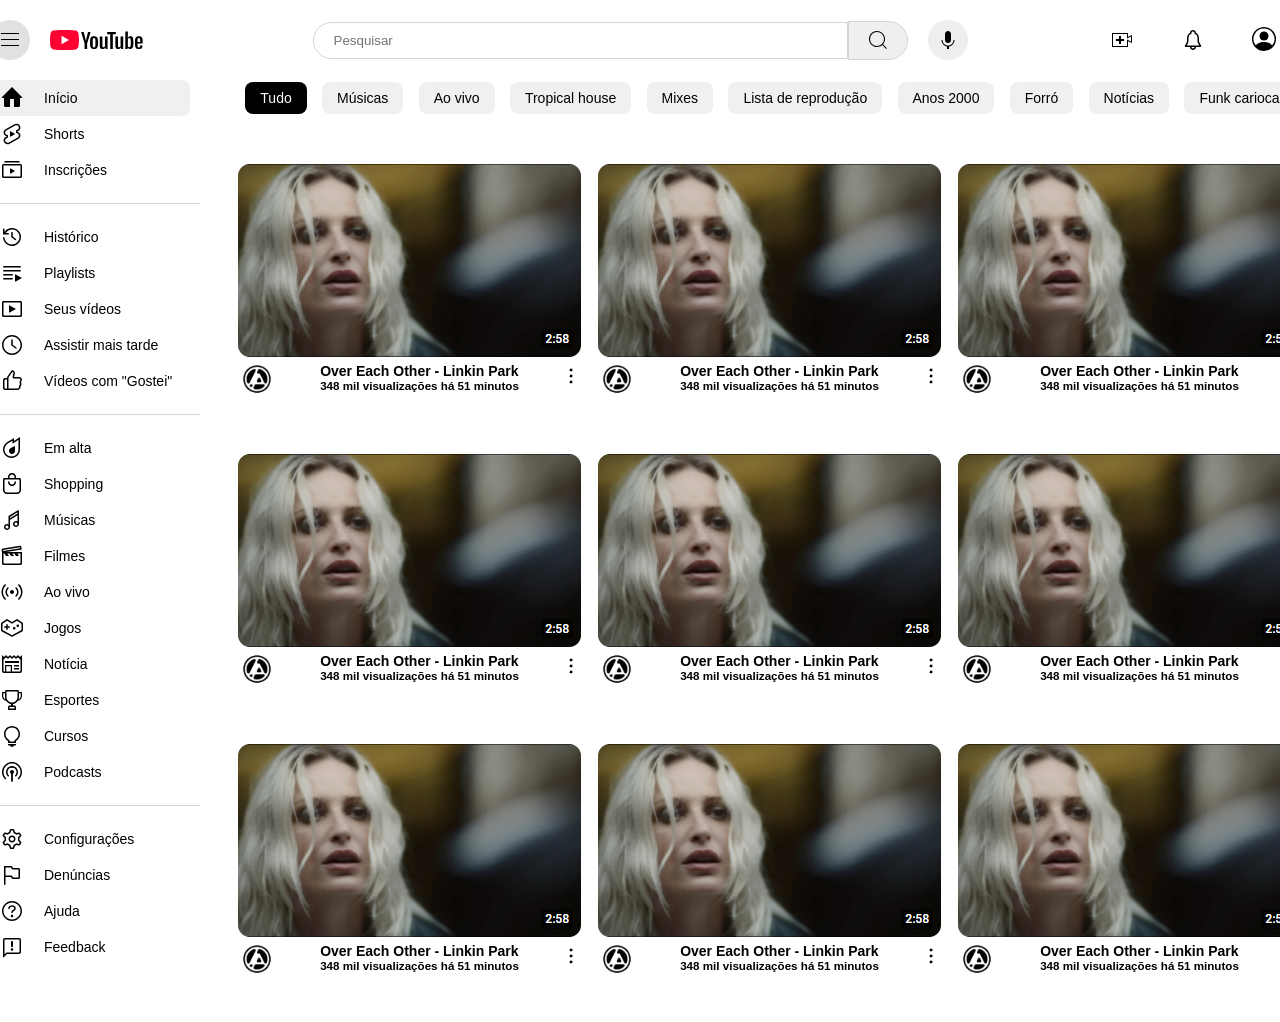
==== commit cac167f7: "Enviando vídeos para o banco de dados" ====
--- a/src/public/index.html
+++ b/src/public/index.html
@@ -8,6 +8,8 @@
     <link rel="stylesheet" href="assets/css/style.css">
     
     <title>YouTube - Clone</title>
+
+    <script src="assets/components/menu_left/index.js"></script>
     
 </head>
 <body>
@@ -17,23 +19,25 @@
             <div id="sandwich">
                 <svg xmlns="http://www.w3.org/2000/svg" height="24" viewBox="0 0 24 24" width="24" focusable="false" aria-hidden="true" style="pointer-events: none; display: inherit; width: 24px; height: 24px;"><path d="M21 6H3V5h18v1zm0 5H3v1h18v-1zm0 6H3v1h18v-1z"></path></svg>
             </div>
-            <figure>
-                <svg xmlns="http://www.w3.org/2000/svg" id="yt-ringo2-svg_yt9" width="93" height="20" viewBox="0 0 93 20" focusable="false" aria-hidden="true" style="pointer-events: none; display: inherit; width: 100%; height: 100%;">
-                    <g>
-                      <path d="M14.4848 20C14.4848 20 23.5695 20 25.8229 19.4C27.0917 19.06 28.0459 18.08 28.3808 16.87C29 14.65 29 9.98 29 9.98C29 9.98 29 5.34 28.3808 3.14C28.0459 1.9 27.0917 0.94 25.8229 0.61C23.5695 0 14.4848 0 14.4848 0C14.4848 0 5.42037 0 3.17711 0.61C1.9286 0.94 0.954148 1.9 0.59888 3.14C0 5.34 0 9.98 0 9.98C0 9.98 0 14.65 0.59888 16.87C0.954148 18.08 1.9286 19.06 3.17711 19.4C5.42037 20 14.4848 20 14.4848 20Z" fill="#FF0033"></path>
-                      <path d="M19 10L11.5 5.75V14.25L19 10Z" fill="white"></path>
-                    </g>
-                    <g id="youtube-paths_yt9">
-                      <path d="M37.1384 18.8999V13.4399L40.6084 2.09994H38.0184L36.6984 7.24994C36.3984 8.42994 36.1284 9.65994 35.9284 10.7999H35.7684C35.6584 9.79994 35.3384 8.48994 35.0184 7.22994L33.7384 2.09994H31.1484L34.5684 13.4399V18.8999H37.1384Z"></path>
-                      <path d="M44.1003 6.29994C41.0703 6.29994 40.0303 8.04994 40.0303 11.8199V13.6099C40.0303 16.9899 40.6803 19.1099 44.0403 19.1099C47.3503 19.1099 48.0603 17.0899 48.0603 13.6099V11.8199C48.0603 8.44994 47.3803 6.29994 44.1003 6.29994ZM45.3903 14.7199C45.3903 16.3599 45.1003 17.3899 44.0503 17.3899C43.0203 17.3899 42.7303 16.3499 42.7303 14.7199V10.6799C42.7303 9.27994 42.9303 8.02994 44.0503 8.02994C45.2303 8.02994 45.3903 9.34994 45.3903 10.6799V14.7199Z"></path>
-                      <path d="M52.2713 19.0899C53.7313 19.0899 54.6413 18.4799 55.3913 17.3799H55.5013L55.6113 18.8999H57.6012V6.53994H54.9613V16.4699C54.6812 16.9599 54.0312 17.3199 53.4212 17.3199C52.6512 17.3199 52.4113 16.7099 52.4113 15.6899V6.53994H49.7812V15.8099C49.7812 17.8199 50.3613 19.0899 52.2713 19.0899Z"></path>
-                      <path d="M62.8261 18.8999V4.14994H65.8661V2.09994H57.1761V4.14994H60.2161V18.8999H62.8261Z"></path>
-                      <path d="M67.8728 19.0899C69.3328 19.0899 70.2428 18.4799 70.9928 17.3799H71.1028L71.2128 18.8999H73.2028V6.53994H70.5628V16.4699C70.2828 16.9599 69.6328 17.3199 69.0228 17.3199C68.2528 17.3199 68.0128 16.7099 68.0128 15.6899V6.53994H65.3828V15.8099C65.3828 17.8199 65.9628 19.0899 67.8728 19.0899Z"></path>
-                      <path d="M80.6744 6.26994C79.3944 6.26994 78.4744 6.82994 77.8644 7.73994H77.7344C77.8144 6.53994 77.8744 5.51994 77.8744 4.70994V1.43994H75.3244L75.3144 12.1799L75.3244 18.8999H77.5444L77.7344 17.6999H77.8044C78.3944 18.5099 79.3044 19.0199 80.5144 19.0199C82.5244 19.0199 83.3844 17.2899 83.3844 13.6099V11.6999C83.3844 8.25994 82.9944 6.26994 80.6744 6.26994ZM80.7644 13.6099C80.7644 15.9099 80.4244 17.2799 79.3544 17.2799C78.8544 17.2799 78.1644 17.0399 77.8544 16.5899V9.23994C78.1244 8.53994 78.7244 8.02994 79.3944 8.02994C80.4744 8.02994 80.7644 9.33994 80.7644 11.7299V13.6099Z"></path>
-                      <path d="M92.6517 11.4999C92.6517 8.51994 92.3517 6.30994 88.9217 6.30994C85.6917 6.30994 84.9717 8.45994 84.9717 11.6199V13.7899C84.9717 16.8699 85.6317 19.1099 88.8417 19.1099C91.3817 19.1099 92.6917 17.8399 92.5417 15.3799L90.2917 15.2599C90.2617 16.7799 89.9117 17.3999 88.9017 17.3999C87.6317 17.3999 87.5717 16.1899 87.5717 14.3899V13.5499H92.6517V11.4999ZM88.8617 7.96994C90.0817 7.96994 90.1717 9.11994 90.1717 11.0699V12.0799H87.5717V11.0699C87.5717 9.13994 87.6517 7.96994 88.8617 7.96994Z"></path>
-                    </g>
-                  </svg>
-            </figure>
+            <a href="/">
+                <figure>
+                    <svg xmlns="http://www.w3.org/2000/svg" id="yt-ringo2-svg_yt9" width="93" height="20" viewBox="0 0 93 20" focusable="false" aria-hidden="true" style="pointer-events: none; display: inherit; width: 100%; height: 100%;">
+                        <g>
+                        <path d="M14.4848 20C14.4848 20 23.5695 20 25.8229 19.4C27.0917 19.06 28.0459 18.08 28.3808 16.87C29 14.65 29 9.98 29 9.98C29 9.98 29 5.34 28.3808 3.14C28.0459 1.9 27.0917 0.94 25.8229 0.61C23.5695 0 14.4848 0 14.4848 0C14.4848 0 5.42037 0 3.17711 0.61C1.9286 0.94 0.954148 1.9 0.59888 3.14C0 5.34 0 9.98 0 9.98C0 9.98 0 14.65 0.59888 16.87C0.954148 18.08 1.9286 19.06 3.17711 19.4C5.42037 20 14.4848 20 14.4848 20Z" fill="#FF0033"></path>
+                        <path d="M19 10L11.5 5.75V14.25L19 10Z" fill="white"></path>
+                        </g>
+                        <g id="youtube-paths_yt9">
+                        <path d="M37.1384 18.8999V13.4399L40.6084 2.09994H38.0184L36.6984 7.24994C36.3984 8.42994 36.1284 9.65994 35.9284 10.7999H35.7684C35.6584 9.79994 35.3384 8.48994 35.0184 7.22994L33.7384 2.09994H31.1484L34.5684 13.4399V18.8999H37.1384Z"></path>
+                        <path d="M44.1003 6.29994C41.0703 6.29994 40.0303 8.04994 40.0303 11.8199V13.6099C40.0303 16.9899 40.6803 19.1099 44.0403 19.1099C47.3503 19.1099 48.0603 17.0899 48.0603 13.6099V11.8199C48.0603 8.44994 47.3803 6.29994 44.1003 6.29994ZM45.3903 14.7199C45.3903 16.3599 45.1003 17.3899 44.0503 17.3899C43.0203 17.3899 42.7303 16.3499 42.7303 14.7199V10.6799C42.7303 9.27994 42.9303 8.02994 44.0503 8.02994C45.2303 8.02994 45.3903 9.34994 45.3903 10.6799V14.7199Z"></path>
+                        <path d="M52.2713 19.0899C53.7313 19.0899 54.6413 18.4799 55.3913 17.3799H55.5013L55.6113 18.8999H57.6012V6.53994H54.9613V16.4699C54.6812 16.9599 54.0312 17.3199 53.4212 17.3199C52.6512 17.3199 52.4113 16.7099 52.4113 15.6899V6.53994H49.7812V15.8099C49.7812 17.8199 50.3613 19.0899 52.2713 19.0899Z"></path>
+                        <path d="M62.8261 18.8999V4.14994H65.8661V2.09994H57.1761V4.14994H60.2161V18.8999H62.8261Z"></path>
+                        <path d="M67.8728 19.0899C69.3328 19.0899 70.2428 18.4799 70.9928 17.3799H71.1028L71.2128 18.8999H73.2028V6.53994H70.5628V16.4699C70.2828 16.9599 69.6328 17.3199 69.0228 17.3199C68.2528 17.3199 68.0128 16.7099 68.0128 15.6899V6.53994H65.3828V15.8099C65.3828 17.8199 65.9628 19.0899 67.8728 19.0899Z"></path>
+                        <path d="M80.6744 6.26994C79.3944 6.26994 78.4744 6.82994 77.8644 7.73994H77.7344C77.8144 6.53994 77.8744 5.51994 77.8744 4.70994V1.43994H75.3244L75.3144 12.1799L75.3244 18.8999H77.5444L77.7344 17.6999H77.8044C78.3944 18.5099 79.3044 19.0199 80.5144 19.0199C82.5244 19.0199 83.3844 17.2899 83.3844 13.6099V11.6999C83.3844 8.25994 82.9944 6.26994 80.6744 6.26994ZM80.7644 13.6099C80.7644 15.9099 80.4244 17.2799 79.3544 17.2799C78.8544 17.2799 78.1644 17.0399 77.8544 16.5899V9.23994C78.1244 8.53994 78.7244 8.02994 79.3944 8.02994C80.4744 8.02994 80.7644 9.33994 80.7644 11.7299V13.6099Z"></path>
+                        <path d="M92.6517 11.4999C92.6517 8.51994 92.3517 6.30994 88.9217 6.30994C85.6917 6.30994 84.9717 8.45994 84.9717 11.6199V13.7899C84.9717 16.8699 85.6317 19.1099 88.8417 19.1099C91.3817 19.1099 92.6917 17.8399 92.5417 15.3799L90.2917 15.2599C90.2617 16.7799 89.9117 17.3999 88.9017 17.3999C87.6317 17.3999 87.5717 16.1899 87.5717 14.3899V13.5499H92.6517V11.4999ZM88.8617 7.96994C90.0817 7.96994 90.1717 9.11994 90.1717 11.0699V12.0799H87.5717V11.0699C87.5717 9.13994 87.6517 7.96994 88.8617 7.96994Z"></path>
+                        </g>
+                    </svg>
+                </figure>
+            </a>
         </div>
         <div id="pesquisa">
             <input type="text" id="busca" name="busca" placeholder="Pesquisar">
@@ -51,7 +55,7 @@
             <a href="#">
                 <svg xmlns="http://www.w3.org/2000/svg" fill="currentColor" height="24" viewBox="0 0 24 24" width="24" focusable="false" aria-hidden="true" style="pointer-events: none; display: inherit; width: 24px; height: 24px;"><path clip-rule="evenodd" d="m13.497 4.898.053.8.694.4C15.596 6.878 16.5 8.334 16.5 10v2.892c0 .997.27 1.975.784 2.83L18.35 17.5H5.649l1.067-1.778c.513-.855.784-1.833.784-2.83V10c0-1.666.904-3.122 2.256-3.902l.694-.4.053-.8c.052-.78.703-1.398 1.497-1.398.794 0 1.445.618 1.497 1.398ZM6 10c0-2.224 1.21-4.165 3.007-5.201C9.11 3.236 10.41 2 12 2c1.59 0 2.89 1.236 2.993 2.799C16.79 5.835 18 7.776 18 10v2.892c0 .725.197 1.436.57 2.058l1.521 2.535c.4.667-.08 1.515-.857 1.515H15c0 .796-.316 1.559-.879 2.121-.562.563-1.325.879-2.121.879s-1.559-.316-2.121-.879C9.316 20.56 9 19.796 9 19H4.766c-.777 0-1.257-.848-.857-1.515L5.43 14.95c.373-.622.57-1.333.57-2.058V10Zm4.5 9c0 .398.158.78.44 1.06.28.282.662.44 1.06.44s.78-.158 1.06-.44c.282-.28.44-.662.44-1.06h-3Z" fill-rule="evenodd"></path></svg>
             </a>
-            <a href="#">
+            <a href="/login" alt="Login" title="Login">
                 <svg xmlns="http://www.w3.org/2000/svg" width="24" height="24" fill="currentColor" class="bi bi-person-circle" viewBox="0 0 16 16"><path d="M11 6a3 3 0 1 1-6 0 3 3 0 0 1 6 0"/><path fill-rule="evenodd" d="M0 8a8 8 0 1 1 16 0A8 8 0 0 1 0 8m8-7a7 7 0 0 0-5.468 11.37C3.242 11.226 4.805 10 8 10s4.757 1.225 5.468 2.37A7 7 0 0 0 8 1"/></svg>
             </a>
         </nav>
@@ -59,158 +63,9 @@
 
     <main id="principal">
 
-        <nav id="menu">
-            <ul>
-                <li class="menu-esquerdo_ativo">
-                    <a href="#">
-                        <svg xmlns="http://www.w3.org/2000/svg" fill="currentColor" height="24" viewBox="0 0 24 24" width="24" focusable="false" aria-hidden="true" style="pointer-events: none; display: inherit; width: 24px; height: 24px;"><path clip-rule="evenodd" d="M22.146 11.146a.5.5 0 01-.353.854H20v7.5a1.5 1.5 0 01-1.5 1.5H14v-8h-4v8H5.5A1.5 1.5 0 014 19.5V12H2.207a.5.5 0 01-.353-.854L12 1l10.146 10.146Z" fill-rule="evenodd"></path></svg>
-                        <span>Início</span>
-                    </a>
-                </li>
-                <li class="menu-esquerdo">
-                    <a href="#">
-                        <svg xmlns="http://www.w3.org/2000/svg" fill="currentColor" height="24" viewBox="0 0 24 24" width="24" focusable="false" aria-hidden="true" style="pointer-events: none; display: inherit; width: 24px; height: 24px;"><path clip-rule="evenodd" d="m7.61 15.719.392-.22v-2.24l-.534-.228-.942-.404c-.869-.372-1.4-1.15-1.446-1.974-.047-.823.39-1.642 1.203-2.097h.001L15.13 3.59c1.231-.689 2.785-.27 3.466.833.652 1.058.313 2.452-.879 3.118l-1.327.743-.388.217v2.243l.53.227.942.404c.869.372 1.4 1.15 1.446 1.974.047.823-.39 1.642-1.203 2.097l-.002.001-8.845 4.964-.001.001c-1.231.688-2.784.269-3.465-.834-.652-1.058-.313-2.451.879-3.118l1.327-.742Zm1.993 6.002c-1.905 1.066-4.356.46-5.475-1.355-1.057-1.713-.548-3.89 1.117-5.025a4.14 4.14 0 01.305-.189l1.327-.742-.942-.404a4.055 4.055 0 01-.709-.391c-.963-.666-1.578-1.718-1.644-2.877-.08-1.422.679-2.77 1.968-3.49l8.847-4.966c1.905-1.066 4.356-.46 5.475 1.355 1.057 1.713.548 3.89-1.117 5.025a4.074 4.074 0 01-.305.19l-1.327.742.942.403c.253.109.49.24.709.392.963.666 1.578 1.717 1.644 2.876.08 1.423-.679 2.77-1.968 3.491l-8.847 4.965ZM10 14.567a.25.25 0 00.374.217l4.45-2.567a.25.25 0 000-.433l-4.45-2.567a.25.25 0 00-.374.216v5.134Z" fill-rule="evenodd"></path></svg>
-                        <span>Shorts</span>
-                    </a>
-                </li>
-                <li class="menu-esquerdo">
-                    <a href="#">
-                        <svg xmlns="http://www.w3.org/2000/svg" fill="currentColor" height="24" viewBox="0 0 24 24" width="24" focusable="false" aria-hidden="true" style="pointer-events: none; display: inherit; width: 24px; height: 24px;"><path clip-rule="evenodd" d="M4 4.5A1.5 1.5 0 015.5 3h13A1.5 1.5 0 0120 4.5H4Zm16.5 3h-17v11h17v-11ZM3.5 6A1.5 1.5 0 002 7.5v11A1.5 1.5 0 003.5 20h17a1.5 1.5 0 001.5-1.5v-11A1.5 1.5 0 0020.5 6h-17Zm7.257 4.454a.5.5 0 00-.757.43v4.233a.5.5 0 00.757.429L15 13l-4.243-2.546Z" fill-rule="evenodd"></path></svg>
-                        <span>Inscrições</span>
-                    </a>
-                </li>
-            </ul>
-
-            <hr>
-
-            <ul>
-                <li class="menu-esquerdo">
-                    <a href="#">
-                        <svg xmlns="http://www.w3.org/2000/svg" fill="currentColor" height="24" viewBox="0 0 24 24" width="24" focusable="false" aria-hidden="true" style="pointer-events: none; display: inherit; width: 24px; height: 24px;"><path clip-rule="evenodd" d="M14.203 4.83c-1.74-.534-3.614-.418-5.274.327-1.354.608-2.49 1.6-3.273 2.843H8.25c.414 0 .75.336.75.75s-.336.75-.75.75H3V4.25c0-.414.336-.75.75-.75s.75.336.75.75v2.775c.935-1.41 2.254-2.536 3.815-3.236 1.992-.894 4.241-1.033 6.328-.392 2.088.641 3.87 2.02 5.017 3.878 1.146 1.858 1.578 4.07 1.215 6.223-.364 2.153-1.498 4.1-3.19 5.48-1.693 1.379-3.83 2.095-6.012 2.016-2.182-.08-4.26-.949-5.849-2.447-1.588-1.499-2.578-3.523-2.784-5.697-.039-.412.264-.778.676-.817.412-.04.778.263.818.675.171 1.812.996 3.499 2.32 4.748 1.323 1.248 3.055 1.973 4.874 2.04 1.818.065 3.598-.532 5.01-1.681 1.41-1.15 2.355-2.773 2.657-4.567.303-1.794-.056-3.637-1.012-5.186-.955-1.548-2.44-2.697-4.18-3.231ZM12.75 7.5c0-.414-.336-.75-.75-.75s-.75.336-.75.75v4.886l.314.224 3.5 2.5c.337.241.806.163 1.046-.174.241-.337.163-.806-.174-1.046l-3.186-2.276V7.5Z" fill-rule="evenodd"></path></svg>
-                        <span>Histórico</span>
-                    </a>
-                </li>
-                <li class="menu-esquerdo">
-                    <a href="#">
-                        <svg xmlns="http://www.w3.org/2000/svg" fill="currentColor" height="24" viewBox="0 0 24 24" width="24" focusable="false" aria-hidden="true" style="pointer-events: none; display: inherit; width: 24px; height: 24px;"><path clip-rule="evenodd" d="M3.75 5c-.414 0-.75.336-.75.75s.336.75.75.75h16.5c.414 0 .75-.336.75-.75S20.664 5 20.25 5H3.75Zm0 4c-.414 0-.75.336-.75.75s.336.75.75.75h16.5c.414 0 .75-.336.75-.75S20.664 9 20.25 9H3.75Zm0 4c-.414 0-.75.336-.75.75s.336.75.75.75h8.5c.414 0 .75-.336.75-.75s-.336-.75-.75-.75h-8.5Zm8.5 4c.414 0 .75.336.75.75s-.336.75-.75.75h-8.5c-.414 0-.75-.336-.75-.75s.336-.75.75-.75h8.5Zm3.498-3.572c-.333-.191-.748.05-.748.434v6.276c0 .384.415.625.748.434L22 17l-6.252-3.572Z" fill-rule="evenodd"></path></svg>
-                        <span>Playlists</span>
-                    </a>
-                </li>
-                <li class="menu-esquerdo">
-                    <a href="#">
-                        <svg xmlns="http://www.w3.org/2000/svg" fill="currentColor" height="24" viewBox="0 0 24 24" width="24" focusable="false" aria-hidden="true" style="pointer-events: none; display: inherit; width: 24px; height: 24px;"><path clip-rule="evenodd" d="M3.5 5.5h17v13h-17v-13ZM2 5.5C2 4.672 2.672 4 3.5 4h17c.828 0 1.5.672 1.5 1.5v13c0 .828-.672 1.5-1.5 1.5h-17c-.828 0-1.5-.672-1.5-1.5v-13Zm7.748 2.927c-.333-.19-.748.05-.748.435v6.276c0 .384.415.625.748.434L16 12 9.748 8.427Z" fill-rule="evenodd"></path></svg>
-                        <span>Seus vídeos</span>
-                    </a>
-                </li>
-                <li class="menu-esquerdo">
-                    <a href="#">
-                        <svg xmlns="http://www.w3.org/2000/svg" fill="currentColor" height="24" viewBox="0 0 24 24" width="24" focusable="false" aria-hidden="true" style="pointer-events: none; display: inherit; width: 24px; height: 24px;"><path clip-rule="evenodd" d="M20.5 12c0 4.694-3.806 8.5-8.5 8.5S3.5 16.694 3.5 12 7.306 3.5 12 3.5s8.5 3.806 8.5 8.5Zm1.5 0c0 5.523-4.477 10-10 10S2 17.523 2 12 6.477 2 12 2s10 4.477 10 10Zm-9.25-5c0-.414-.336-.75-.75-.75s-.75.336-.75.75v5.375l.3.225 4 3c.331.248.802.181 1.05-.15.248-.331.181-.801-.15-1.05l-3.7-2.775V7Z" fill-rule="evenodd"></path></svg>
-                        <span>Assistir mais tarde</span>
-                    </a>
-                </li>
-                <li class="menu-esquerdo">
-                    <a href="#">
-                        <svg xmlns="http://www.w3.org/2000/svg" fill="currentColor" height="24" viewBox="0 0 24 24" width="24" focusable="false" aria-hidden="true" style="pointer-events: none; display: inherit; width: 24px; height: 24px;"><path clip-rule="evenodd" d="M14.813 5.018 14.41 6.5 14 8h5.192c.826 0 1.609.376 2.125 1.022.711.888.794 2.125.209 3.101L21 13l.165.413c.519 1.296.324 2.769-.514 3.885l-.151.202v.5c0 1.657-1.343 3-3 3H5c-1.105 0-2-.895-2-2v-8c0-1.105.895-2 2-2h2v.282c0-.834.26-1.647.745-2.325L12 1l1.1.472c1.376.59 2.107 2.103 1.713 3.546ZM7 10.5H5c-.276 0-.5.224-.5.5v8c0 .276.224.5.5.5h2v-9Zm10.5 9h-9V9.282c0-.521.163-1.03.466-1.453l3.553-4.975c.682.298 1.043 1.051.847 1.77l-.813 2.981c-.123.451-.029.934.255 1.305.284.372.725.59 1.192.59h5.192c.37 0 .722.169.954.459.32.399.357.954.094 1.393l-.526.876c-.241.402-.28.894-.107 1.33l.165.412c.324.81.203 1.73-.32 2.428l-.152.202c-.195.26-.3.575-.3.9v.5c0 .828-.672 1.5-1.5 1.5Z" fill-rule="evenodd"></path></svg>
-                        <span>Vídeos com "Gostei"</span>
-                    </a>
-                </li>
-            </ul>
-
-            <hr>
-
-            <ul>
-                <li class="menu-esquerdo">
-                    <a href="#">
-                        <svg xmlns="http://www.w3.org/2000/svg" fill="currentColor" height="24" viewBox="0 0 24 24" width="24" focusable="false" aria-hidden="true" style="pointer-events: none; display: inherit; width: 24px; height: 24px;"><path clip-rule="evenodd" d="m14 2-1.5.886-5.195 3.07C4.637 7.533 3 10.401 3 13.5c0 4.694 3.806 8.5 8.5 8.5s8.5-3.806 8.5-8.5V1l-1.5 1-3 2L14 5V2ZM8.068 7.248l4.432-2.62v3.175l2.332-1.555L18.5 3.803V13.5c0 3.866-3.134 7-7 7s-7-3.134-7-7c0-2.568 1.357-4.946 3.568-6.252ZM9 15c0-1.226.693-2.346 1.789-2.894L15 10v5c0 1.657-1.343 3-3 3s-3-1.343-3-3Z" fill-rule="evenodd"></path></svg>
-                        <span>Em alta</span>
-                    </a>
-                </li>
-                <li class="menu-esquerdo">
-                    <a href="#">
-                        <svg xmlns="http://www.w3.org/2000/svg" fill="currentColor" height="24" viewBox="0 0 24 24" width="24" focusable="false" aria-hidden="true" style="pointer-events: none; display: inherit; width: 24px; height: 24px;"><path clip-rule="evenodd" d="M12 2.5c-.328 0-.653.065-.957.19-.303.126-.579.31-.81.542-.233.232-.417.508-.543.811-.125.304-.19.629-.19.957v1h5V5c0-.328-.065-.653-.19-.957-.126-.303-.31-.579-.542-.81-.232-.233-.508-.417-.811-.543-.304-.125-.629-.19-.957-.19ZM16 5v1h3.5c.828 0 1.5.672 1.5 1.5V18c0 2.21-1.79 4-4 4H7c-2.21 0-4-1.79-4-4V7.5C3 6.672 3.672 6 4.5 6H8V5c0-.525.103-1.045.304-1.53.201-.486.496-.927.868-1.298.371-.372.812-.667 1.297-.868C10.955 1.104 11.475 1 12 1c.525 0 1.045.103 1.53.304.486.202.927.496 1.298.868.372.371.667.812.867 1.297C15.896 3.955 16 4.475 16 5Zm-4 7.5c-.328 0-.653-.065-.957-.19-.303-.126-.579-.31-.81-.542-.233-.232-.417-.508-.543-.811-.125-.304-.19-.629-.19-.957 0-.414-.336-.75-.75-.75S8 9.586 8 10c0 .525.103 1.045.304 1.53.201.486.496.927.868 1.298.371.372.812.667 1.297.867.486.201 1.006.305 1.531.305.525 0 1.045-.104 1.53-.305.486-.2.927-.495 1.298-.867.372-.371.667-.812.867-1.297.201-.486.305-1.006.305-1.531 0-.414-.336-.75-.75-.75s-.75.336-.75.75c0 .328-.065.653-.19.957-.126.303-.31.579-.542.81-.232.233-.508.417-.811.543-.304.125-.629.19-.957.19Zm-7.5-5h15V18c0 1.38-1.12 2.5-2.5 2.5H7c-1.38 0-2.5-1.12-2.5-2.5V7.5Z" fill-rule="evenodd"></path></svg>
-                        <span>Shopping</span>
-                    </a>
-                </li>
-                <li class="menu-esquerdo">
-                    <a href="#">
-                        <svg xmlns="http://www.w3.org/2000/svg" fill="currentColor" height="24" viewBox="0 0 24 24" width="24" focusable="false" aria-hidden="true" style="pointer-events: none; display: inherit; width: 24px; height: 24px;"><path clip-rule="evenodd" d="M19 3c0-.271-.146-.521-.383-.654-.237-.133-.527-.127-.758.014l-9 5.5c-.223.136-.359.379-.359.64v7.901C8.059 16.146 7.546 16 7 16c-1.657 0-3 1.343-3 3s1.343 3 3 3 3-1.343 3-3v-7.08l7.5-4.583v6.064c-.441-.255-.954-.401-1.5-.401-1.657 0-3 1.343-3 3s1.343 3 3 3 3-1.343 3-3V3Zm-1.5 13c0-.828-.672-1.5-1.5-1.5s-1.5.672-1.5 1.5.672 1.5 1.5 1.5 1.5-.672 1.5-1.5Zm-9 3c0-.828-.672-1.5-1.5-1.5s-1.5.672-1.5 1.5.672 1.5 1.5 1.5 1.5-.672 1.5-1.5Zm9-13.42L10 10.162V8.92l7.5-4.584V5.58Z" fill-rule="evenodd"></path></svg>
-                        <span>Músicas</span>
-                    </a>
-                </li>
-                <li class="menu-esquerdo">
-                    <a href="#">
-                        <svg xmlns="http://www.w3.org/2000/svg" fill="currentColor" height="24" viewBox="0 0 24 24" width="24" focusable="false" aria-hidden="true" style="pointer-events: none; display: inherit; width: 24px; height: 24px;"><path clip-rule="evenodd" d="m3.116 5.998 16.79-2.66.157.988-16.79 2.66-.157-.988Zm-1.481.235c-.13-.819.428-1.587 1.247-1.717l16.79-2.659c.819-.13 1.587.429 1.716 1.247l.157.988.234 1.481-1.481.235L6.463 7.999H22v11.5c0 .829-.672 1.5-1.5 1.5h-17c-.828 0-1.5-.671-1.5-1.5V8.539L1.79 7.22l-.156-.987Zm7.698 3.266h-2L9 11.999H6l-1.667-2.5H3.5v10h17v-10h-3.167L19 12h-3l-1.667-2.501h-2L14 12h-3L9.333 9.499Z" fill-rule="evenodd"></path></svg>
-                        <span>Filmes</span>
-                    </a>
-                </li>
-                <li class="menu-esquerdo">
-                    <a href="#">
-                        <svg xmlns="http://www.w3.org/2000/svg" fill="currentColor" height="24" viewBox="0 0 24 24" width="24" focusable="false" aria-hidden="true" style="pointer-events: none; display: inherit; width: 24px; height: 24px;"><path clip-rule="evenodd" d="M5.636 5.636c.293-.293.293-.768 0-1.06-.293-.294-.768-.294-1.06 0-.976.974-1.75 2.132-2.277 3.406C1.772 9.256 1.5 10.622 1.5 12c0 1.379.272 2.744.8 4.018.527 1.274 1.3 2.432 2.275 3.407.293.293.768.293 1.061 0 .293-.293.293-.768 0-1.061-.836-.836-1.499-1.828-1.95-2.92C3.232 14.352 3 13.182 3 12s.233-2.352.685-3.444c.452-1.092 1.115-2.084 1.951-2.92Zm2.828 1.768c.293.292.293.767 0 1.06-.464.464-.832 1.016-1.083 1.622C7.129 10.693 7 11.343 7 12c0 .656.13 1.306.38 1.913.252.607.62 1.158 1.084 1.622.293.293.293.768 0 1.06-.292.294-.767.294-1.06 0-.604-.603-1.083-1.32-1.41-2.108C5.669 13.7 5.5 12.853 5.5 12c0-.854.168-1.7.495-2.488.326-.788.805-1.505 1.409-2.108.293-.293.768-.293 1.06 0Zm7.072 0c.292-.293.767-.293 1.06 0C17.816 8.623 18.5 10.276 18.5 12c0 1.724-.685 3.377-1.904 4.596-.293.293-.768.293-1.06 0-.293-.293-.293-.768 0-1.06C16.473 14.597 17 13.325 17 12s-.527-2.598-1.464-3.536c-.293-.293-.293-.768 0-1.06Zm2.828-2.829c.293-.293.768-.293 1.06 0C21.395 6.545 22.5 9.215 22.5 12s-1.106 5.456-3.075 7.425c-.293.293-.768.293-1.061 0-.293-.293-.293-.768 0-1.061C20.052 16.676 21 14.387 21 12s-.948-4.676-2.636-6.364c-.293-.293-.293-.768 0-1.06ZM12 14c1.105 0 2-.895 2-2 0-1.104-.895-2-2-2s-2 .896-2 2c0 1.105.895 2 2 2Z" fill-rule="evenodd"></path></svg>
-                        <span>Ao vivo</span>
-                    </a>
-                </li>
-                <li class="menu-esquerdo">
-                    <a href="#">
-                        <svg xmlns="http://www.w3.org/2000/svg" fill="currentColor" height="24" viewBox="0 0 24 24" width="24" focusable="false" aria-hidden="true" style="pointer-events: none; display: inherit; width: 24px; height: 24px;"><path clip-rule="evenodd" d="m12 7.75-.772-.464-4.186-2.511L2.5 7.803v6.307L12 19.29l9.5-5.181V7.803l-4.542-3.028-4.186 2.511L12 7.75ZM12 6 7.814 3.488c-.497-.298-1.122-.283-1.604.039L1.668 6.555C1.251 6.833 1 7.3 1 7.803v6.307c0 .548.3 1.054.782 1.316l9.5 5.182c.447.244.989.244 1.436 0l9.5-5.182c.482-.262.782-.768.782-1.316V7.803c0-.502-.25-.97-.668-1.248L17.79 3.527c-.482-.322-1.107-.337-1.604-.039L12 6Zm3.5 6.25c0 .69-.56 1.25-1.25 1.25S13 12.94 13 12.25 13.56 11 14.25 11s1.25.56 1.25 1.25ZM7 8c-.414 0-.75.336-.75.75v1.5h-1.5c-.414 0-.75.336-.75.75s.336.75.75.75h1.5v1.5c0 .414.336.75.75.75s.75-.336.75-.75v-1.5h1.5c.414 0 .75-.336.75-.75s-.336-.75-.75-.75h-1.5v-1.5C7.75 8.336 7.414 8 7 8Zm10.75 3c.69 0 1.25-.56 1.25-1.25s-.56-1.25-1.25-1.25-1.25.56-1.25 1.25.56 1.25 1.25 1.25Z" fill-rule="evenodd"></path></svg>
-                        <span>Jogos</span>
-                    </a>
-                </li>
-                <li class="menu-esquerdo">
-                    <a href="#">
-                        <svg xmlns="http://www.w3.org/2000/svg" fill="currentColor" height="24" viewBox="0 0 24 24" width="24" focusable="false" aria-hidden="true" style="pointer-events: none; display: inherit; width: 24px; height: 24px;"><path clip-rule="evenodd" d="M2 5.121V3l.94.94.56.56.5.5.94-.94.12-.12L6 3l.94.94.12.12L8 5l.94-.94.12-.12L10 3l.94.94.12.12L12 5l.94-.94.12-.12L14 3l.94.94.12.12L16 5l.94-.94.12-.12L18 3l.94.94.12.12L20 5l.5-.5.56-.56L22 3v16c0 1.105-.895 2-2 2H4c-1.105 0-2-.895-2-2V5.121ZM10.75 19.5h-4.5v-5.25h4.5v5.25Zm1.25 0V13H5v6.5H4c-.276 0-.5-.224-.5-.5V7.65l2.514-2.514.925.925L8 7.12l1.06-1.06.94-.94.94.94L12 7.12l1.06-1.06.94-.94.94.94L16 7.12l1.06-1.06.926-.925L20.5 7.65V19c0 .276-.224.5-.5.5h-8ZM19 9v2H5V9h14Zm-5 4h5v1.5h-5V13Zm5 3h-5v1.5h5V16Z" fill-rule="evenodd"></path></svg>
-                        <span>Notícia</span>
-                    </a>
-                </li>
-                <li class="menu-esquerdo">
-                    <a href="#">
-                        <svg xmlns="http://www.w3.org/2000/svg" fill="currentColor" height="24" viewBox="0 0 24 24" width="24" focusable="false" aria-hidden="true" style="pointer-events: none; display: inherit; width: 24px; height: 24px;"><path clip-rule="evenodd" d="M6.5 3.5h11V9c0 3.038-2.462 5.5-5.5 5.5S6.5 12.038 6.5 9V3.5ZM5 3.5C5 2.672 5.672 2 6.5 2h11c.828 0 1.5.672 1.5 1.5V4h2c.552 0 1 .448 1 1v3c0 2.493-1.825 4.56-4.212 4.938-1.082 1.588-2.8 2.707-4.788 2.991V17.5h1.5c.828 0 1.5.672 1.5 1.5v3H8v-3c0-.828.672-1.5 1.5-1.5H11v-1.57c-1.987-.285-3.706-1.404-4.788-2.992C3.825 12.56 2 10.493 2 8V5c0-.552.448-1 1-1h2v-.5Zm0 1.75H3.25V8c0 1.508.89 2.808 2.174 3.403C5.15 10.654 5 9.845 5 9V5.25Zm13.576 6.153C19.86 10.808 20.75 9.508 20.75 8V5.25H19V9c0 .844-.15 1.654-.424 2.403ZM9.5 20.5V19h5v1.5h-5Z" fill-rule="evenodd"></path></svg>
-                        <span>Esportes</span>
-                    </a>
-                </li>
-                <li class="menu-esquerdo">
-                    <a href="#">
-                        <svg xmlns="http://www.w3.org/2000/svg" fill="currentColor" height="24" viewBox="0 0 24 24" width="24" focusable="false" aria-hidden="true" style="pointer-events: none; display: inherit; width: 24px; height: 24px;"><path clip-rule="evenodd" d="m14.5 16.065.749-.434C17.196 14.505 18.5 12.404 18.5 10c0-3.59-2.91-6.5-6.5-6.5S5.5 6.41 5.5 10c0 2.404 1.304 4.505 3.251 5.631l.749.434V17.5h5v-1.435Zm1.5.865c2.391-1.383 4-3.969 4-6.93 0-4.418-3.582-8-8-8s-8 3.582-8 8c0 2.961 1.609 5.546 4 6.93V19h8v-2.07ZM16 20v.5c0 .552-.448 1-1 1h-1.063c-.024.09-.053.179-.09.265-.1.243-.247.463-.433.65-.185.185-.406.332-.649.433-.242.1-.502.152-.765.152s-.523-.052-.765-.152c-.243-.1-.463-.248-.65-.434-.185-.186-.332-.406-.433-.649-.036-.086-.065-.175-.088-.265H9c-.552 0-1-.448-1-1V20h8Z" fill-rule="evenodd"></path></svg>
-                        <span>Cursos</span>
-                    </a>
-                </li>
-                <li class="menu-esquerdo">
-                    <a href="#">
-                        <svg xmlns="http://www.w3.org/2000/svg" fill="currentColor" height="24" viewBox="0 0 24 24" width="24" focusable="false" aria-hidden="true" style="pointer-events: none; display: inherit; width: 24px; height: 24px;"><path clip-rule="evenodd" d="M7.278 4.933C8.675 3.999 10.318 3.5 12 3.5c1.681 0 3.325.499 4.722 1.433 1.398.934 2.488 2.261 3.13 3.814.644 1.553.813 3.262.485 4.911-.328 1.65-1.138 3.164-2.327 4.352-.293.293-.293.768 0 1.061.293.293.768.293 1.061 0 1.399-1.399 2.351-3.18 2.737-5.12.386-1.94.188-3.95-.57-5.778-.756-1.827-2.038-3.389-3.682-4.488C15.91 2.586 13.978 2 12 2c-1.978 0-3.911.586-5.556 1.685-1.644 1.1-2.926 2.66-3.683 4.488-.757 1.827-.955 3.838-.569 5.778.386 1.94 1.338 3.721 2.737 5.12.293.293.768.293 1.06 0 .293-.293.293-.768 0-1.06-1.188-1.19-1.998-2.704-2.326-4.353-.328-1.649-.16-3.358.484-4.91.643-1.554 1.733-2.881 3.13-3.815ZM12 7.5c-.89 0-1.76.264-2.5.758-.74.495-1.317 1.198-1.657 2.02-.341.822-.43 1.727-.257 2.6.174.873.603 1.675 1.232 2.304.293.293.293.768 0 1.06-.293.293-.768.293-1.06 0-.84-.839-1.411-1.908-1.643-3.072-.231-1.163-.112-2.37.342-3.466S7.68 7.67 8.667 7.01C9.653 6.351 10.813 6 12 6c1.187 0 2.347.352 3.333 1.011.987.66 1.756 1.597 2.21 2.693.454 1.096.573 2.303.342 3.466-.232 1.164-.803 2.233-1.642 3.073-.293.293-.768.293-1.061 0-.293-.293-.293-.768 0-1.061.63-.63 1.058-1.431 1.231-2.304.174-.873.085-1.778-.256-2.6-.34-.822-.917-1.525-1.657-2.02-.74-.494-1.61-.758-2.5-.758Zm.875 6.299C13.541 13.474 14 12.79 14 12c0-1.105-.895-2-2-2s-2 .895-2 2c0 .79.459 1.474 1.125 1.799V21c0 .483.392.875.875.875s.875-.392.875-.875v-7.201Z" fill-rule="evenodd"></path></svg>
-                        <span>Podcasts</span>
-                    </a>
-                </li>
-            </ul>
-
-            <hr>
-
-            <ul>
-                <li class="menu-esquerdo">
-                    <a href="#">
-                        <svg xmlns="http://www.w3.org/2000/svg" fill="currentColor" height="24" viewBox="0 0 24 24" width="24" focusable="false" aria-hidden="true" style="pointer-events: none; display: inherit; width: 24px; height: 24px;"><path clip-rule="evenodd" d="m14.302 6.457-.668-.278L12.87 3.5h-1.737l-.766 2.68-.668.277c-.482.2-.934.463-1.344.778l-.575.44-2.706-.677-.868 1.504 1.938 2.003-.093.716c-.033.255-.05.514-.05.779 0 .264.017.524.05.779l.093.716-1.938 2.003.868 1.504 2.706-.677.575.44c.41.315.862.577 1.344.778l.668.278.766 2.679h1.737l.765-2.68.668-.277c.483-.2.934-.463 1.345-.778l.574-.44 2.706.677.869-1.504-1.938-2.003.092-.716c.033-.255.05-.514.05-.779 0-.264-.017-.524-.05-.779l-.092-.716 1.938-2.003-.869-1.504-2.706.677-.574-.44c-.41-.315-.862-.577-1.345-.778Zm4.436.214Zm-3.86-1.6-.67-2.346c-.123-.429-.516-.725-.962-.725h-2.492c-.446 0-.838.296-.961.725l-.67 2.347c-.605.251-1.17.58-1.682.972l-2.37-.593c-.433-.108-.885.084-1.108.47L2.717 8.08c-.223.386-.163.874.147 1.195l1.698 1.755c-.04.318-.062.642-.062.971 0 .329.021.653.062.97l-1.698 1.756c-.31.32-.37.809-.147 1.195l1.246 2.158c.223.386.675.578 1.109.47l2.369-.593c.512.393 1.077.72 1.681.972l.67 2.347c.124.429.516.725.962.725h2.492c.446 0 .839-.296.961-.725l.67-2.347c.605-.251 1.17-.58 1.682-.972l2.37.593c.433.108.885-.084 1.109-.47l1.245-2.158c.223-.386.163-.874-.147-1.195l-1.698-1.755c.04-.318.062-.642.062-.971 0-.329-.021-.653-.062-.97l1.698-1.756c.31-.32.37-.809.147-1.195L20.038 5.92c-.224-.386-.676-.578-1.11-.47l-2.369.593c-.512-.393-1.077-.72-1.681-.972ZM15.5 12c0 1.933-1.567 3.5-3.5 3.5S8.5 13.933 8.5 12s1.567-3.5 3.5-3.5 3.5 1.567 3.5 3.5ZM14 12c0 1.105-.895 2-2 2s-2-.895-2-2 .895-2 2-2 2 .895 2 2Z" fill-rule="evenodd"></path></svg>
-                        <span>Configurações</span>
-                    </a>
-                </li>
-                <li class="menu-esquerdo">
-                    <a href="#">
-                        <svg xmlns="http://www.w3.org/2000/svg" fill="currentColor" height="24" viewBox="0 0 24 24" width="24" focusable="false" aria-hidden="true" style="pointer-events: none; display: inherit; width: 24px; height: 24px;"><path clip-rule="evenodd" d="M4.75 3H4v18.25c0 .414.336.75.75.75s.75-.336.75-.75V14H11l.585 1.17c.254.509.774.83 1.342.83H18.5c.828 0 1.5-.672 1.5-1.5v-8c0-.828-.672-1.5-1.5-1.5H13l-.585-1.17C12.16 3.32 11.64 3 11.073 3H4.75Zm.75 9.5h6.427l.415.83.585 1.17H18.5v-8h-6.427l-.415-.83-.585-1.17H5.5v8Z" fill-rule="evenodd"></path></svg>
-                        <span>Denúncias</span>
-                    </a>
-                </li>
-                <li class="menu-esquerdo">
-                    <a href="#">
-                        <svg xmlns="http://www.w3.org/2000/svg" fill="currentColor" height="24" viewBox="0 0 24 24" width="24" focusable="false" aria-hidden="true" style="pointer-events: none; display: inherit; width: 24px; height: 24px;"><path clip-rule="evenodd" d="M3.5 12c0 4.694 3.806 8.5 8.5 8.5s8.5-3.806 8.5-8.5-3.806-8.5-8.5-8.5S3.5 7.306 3.5 12ZM12 2C6.477 2 2 6.477 2 12s4.477 10 10 10 10-4.477 10-10S17.523 2 12 2Zm2.245 7.505v-.003l-.003-.045c-.004-.044-.012-.114-.03-.2-.034-.174-.103-.4-.234-.619-.234-.39-.734-.883-1.978-.883s-1.744.494-1.978.883c-.131.22-.2.445-.235.62-.017.085-.025.155-.029.2l-.003.044v.004c-.004.415-.34.749-.755.749-.417 0-.755-.338-.755-.755H9h-.755v-.022l.001-.036.008-.114c.008-.092.023-.218.053-.367.058-.294.177-.694.42-1.1.517-.86 1.517-1.616 3.273-1.616 1.756 0 2.756.756 3.272 1.617.244.405.363.805.421 1.1.03.148.046.274.053.366l.008.114v.036l.001.013v.008L15 9.5h.755c0 .799-.249 1.397-.676 1.847-.374.395-.853.634-1.202.808l-.04.02c-.398.2-.646.333-.82.516-.136.143-.262.358-.262.809 0 .417-.338.755-.755.755s-.755-.338-.755-.755c0-.799.249-1.397.676-1.847.374-.395.853-.634 1.202-.808l.04-.02c.398-.2.646-.333.82-.516.135-.143.261-.356.262-.804ZM12 18.25c.69 0 1.25-.56 1.25-1.25s-.56-1.25-1.25-1.25-1.25.56-1.25 1.25.56 1.25 1.25 1.25Z" fill-rule="evenodd"></path></svg>
-                        <span>Ajuda</span>
-                    </a>
-                </li>
-                <li class="menu-esquerdo">
-                    <a href="#">
-                        <svg xmlns="http://www.w3.org/2000/svg" fill="currentColor" height="24" viewBox="0 0 24 24" width="24" focusable="false" aria-hidden="true" style="pointer-events: none; display: inherit; width: 24px; height: 24px;"><path clip-rule="evenodd" d="M6.379 17.5H19c.276 0 .5-.224.5-.5V5c0-.276-.224-.5-.5-.5H5c-.276 0-.5.224-.5.5v14.379l1.44-1.44.439-.439Zm-1.879 4-.033.033-.26.26-.353.353c-.315.315-.854.092-.854-.353V5c0-1.105.895-2 2-2h14c1.105 0 2 .895 2 2v12c0 1.105-.895 2-2 2H7l-2.5 2.5ZM12 6c.552 0 1 .448 1 1v4c0 .552-.448 1-1 1s-1-.448-1-1V7c0-.552.448-1 1-1Zm0 9.75c.69 0 1.25-.56 1.25-1.25s-.56-1.25-1.25-1.25-1.25.56-1.25 1.25.56 1.25 1.25 1.25Z" fill-rule="evenodd"></path></svg>
-                        <span>Feedback</span>
-                    </a>
-                </li>
-            </ul>
-
-        </nav>
+        <!-- menu esquerdo -->
+        <menu-left></menu-left>
+        <!-- menu esquerdo -->
 
         <section id="videos">
 
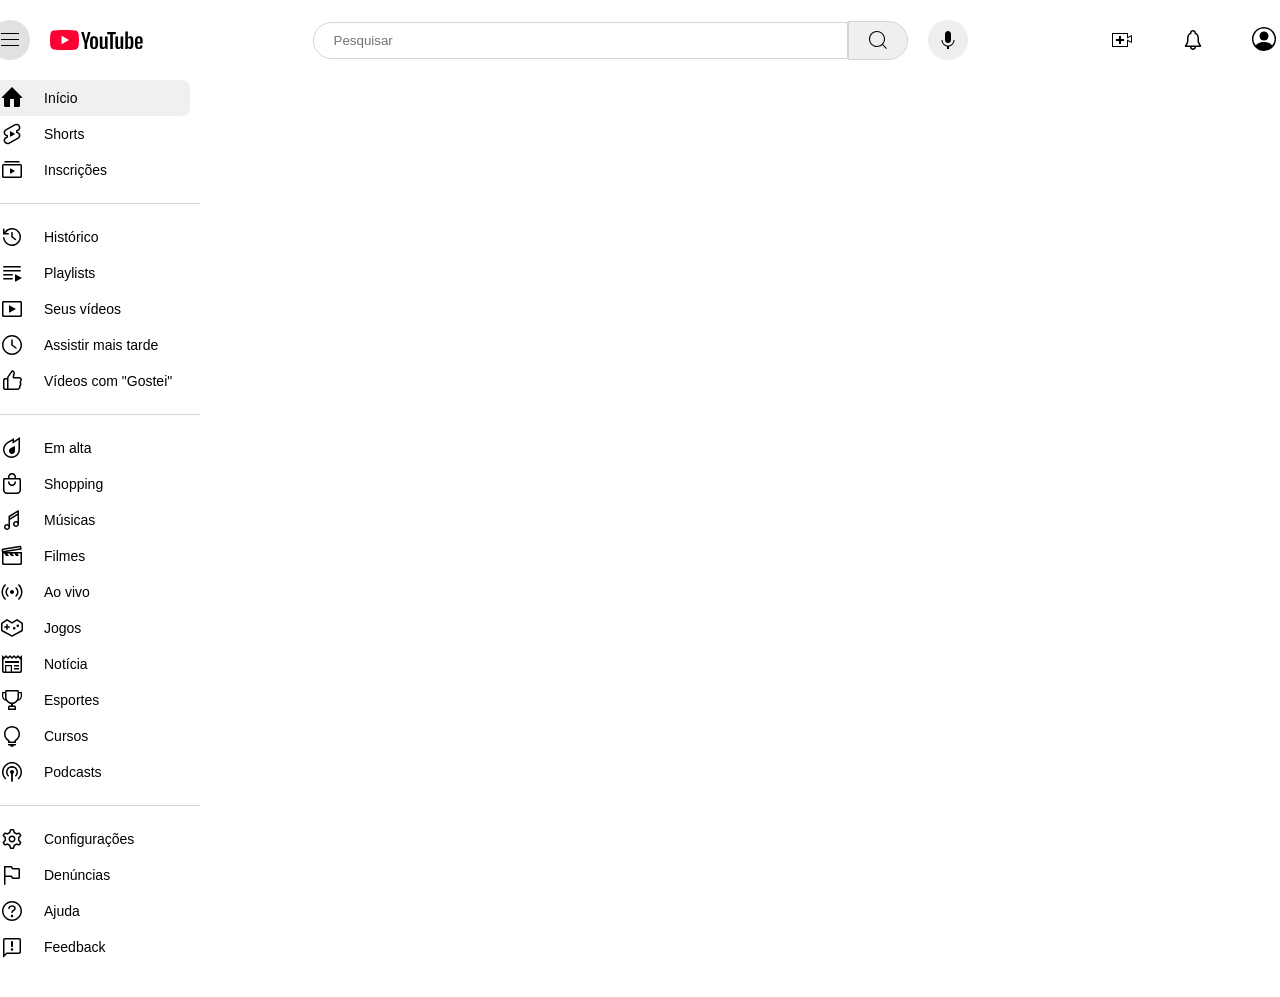
==== commit 8bc0653e: "Enviando projeto completo" ====
--- a/src/public/index.html
+++ b/src/public/index.html
@@ -6,9 +6,15 @@
     <meta name="viewport" content="width=device-width, initial-scale=1.0">
     
     <link rel="stylesheet" href="assets/css/style.css">
+
+    <!-- Importando Font -->
+    <link rel="preconnect" href="https://fonts.googleapis.com">
+    <link rel="preconnect" href="https://fonts.gstatic.com" crossorigin>
+    <link href="https://fonts.googleapis.com/css2?family=Roboto:ital,wght@0,100;0,300;0,400;0,500;0,700;0,900;1,100;1,300;1,400;1,500;1,700;1,900&display=swap" rel="stylesheet">
     
     <title>YouTube - Clone</title>
 
+    <!-- Importando o Menu -->
     <script src="assets/components/menu_left/index.js"></script>
     
 </head>
@@ -63,146 +69,27 @@
 
     <main id="principal">
 
-        <!-- menu esquerdo -->
+        <!-- sidebar menu -->
         <menu-left></menu-left>
-        <!-- menu esquerdo -->
+        <!-- /sidebar menu -->
 
         <section id="videos">
 
             <nav id="videos-menu">
-                <ul>
-                    <li><a href="#" class="menu-topo_ativo"><span>Tudo</span></a></li>
-                    <li><a href="#"><span>Músicas</span></a></li>
-                    <li><a href="#"><span>Ao vivo</span></a></li>
-                    <li><a href="#"><span>Tropical house</span></a></li>
-                    <li><a href="#"><span>Mixes</span></a></li>
-                    <li><a href="#"><span>Lista de reprodução</span></a></li>
-                    <li><a href="#"><span>Anos 2000</span></a></li>
-                    <li><a href="#"><span>Forró</span></a></li>
-                    <li><a href="#"><span>Notícias</span></a></li>
-                    <li><a href="#"><span>Funk carioca</span></a></li>
+                <ul id="menuCategorias">
+                    <!-- O conteúdo da lista será preenchido dinamicamente via JavaScript -->
                 </ul>
             </nav>
 
-            <section class="videos-conteudo">
-                <section class="videos-conteudo-video">
-                    <figure><img src="assets/images/img-capa-video-01.png" alt=""></figure>
-                    <div>
-                        <figure><img src="assets/images/img-icone-video-01.png" alt=""></figure>
-                        <div>
-                            <h4>Over Each Other - Linkin Park</h4>
-                            <h5>348 mil visualizações há 51 minutos</h5>
-                        </div>
-                        <figure><img src="assets/images/img-pontinhos-video-01.png" alt=""></figure>
-                    </div>
-                </section>  
+            <section class="videos-conteudo"></section>
 
-                <section class="videos-conteudo-video">
-                    <figure><img src="assets/images/img-capa-video-01.png" alt=""></figure>
-                    <div>
-                        <figure><img src="assets/images/img-icone-video-01.png" alt=""></figure>
-                        <div>
-                            <h4>Over Each Other - Linkin Park</h4>
-                            <h5>348 mil visualizações há 51 minutos</h5>
-                        </div>
-                        <figure><img src="assets/images/img-pontinhos-video-01.png" alt=""></figure>
-                    </div>
-                </section> 
-
-                <section class="videos-conteudo-video">
-                    <figure><img src="assets/images/img-capa-video-01.png" alt=""></figure>
-                    <div>
-                        <figure><img src="assets/images/img-icone-video-01.png" alt=""></figure>
-                        <div>
-                            <h4>Over Each Other - Linkin Park</h4>
-                            <h5>348 mil visualizações há 51 minutos</h5>
-                        </div>
-                        <figure><img src="assets/images/img-pontinhos-video-01.png" alt=""></figure>
-                    </div>
-                </section> 
-            </section>
-            
-            <section class="videos-conteudo">
-                <section class="videos-conteudo-video">
-                    <figure><img src="assets/images/img-capa-video-01.png" alt=""></figure>
-                    <div>
-                        <figure><img src="assets/images/img-icone-video-01.png" alt=""></figure>
-                        <div>
-                            <h4>Over Each Other - Linkin Park</h4>
-                            <h5>348 mil visualizações há 51 minutos</h5>
-                        </div>
-                        <figure><img src="assets/images/img-pontinhos-video-01.png" alt=""></figure>
-                    </div>
-                </section>  
-
-                <section class="videos-conteudo-video">
-                    <figure><img src="assets/images/img-capa-video-01.png" alt=""></figure>
-                    <div>
-                        <figure><img src="assets/images/img-icone-video-01.png" alt=""></figure>
-                        <div>
-                            <h4>Over Each Other - Linkin Park</h4>
-                            <h5>348 mil visualizações há 51 minutos</h5>
-                        </div>
-                        <figure><img src="assets/images/img-pontinhos-video-01.png" alt=""></figure>
-                    </div>
-                </section> 
-
-                <section class="videos-conteudo-video">
-                    <figure><img src="assets/images/img-capa-video-01.png" alt=""></figure>
-                    <div>
-                        <figure><img src="assets/images/img-icone-video-01.png" alt=""></figure>
-                        <div>
-                            <h4>Over Each Other - Linkin Park</h4>
-                            <h5>348 mil visualizações há 51 minutos</h5>
-                        </div>
-                        <figure><img src="assets/images/img-pontinhos-video-01.png" alt=""></figure>
-                    </div>
-                </section> 
-            </section>
-
-            <section class="videos-conteudo">
-                <section class="videos-conteudo-video">
-                    <figure><img src="assets/images/img-capa-video-01.png" alt=""></figure>
-                    <div>
-                        <figure><img src="assets/images/img-icone-video-01.png" alt=""></figure>
-                        <div>
-                            <h4>Over Each Other - Linkin Park</h4>
-                            <h5>348 mil visualizações há 51 minutos</h5>
-                        </div>
-                        <figure><img src="assets/images/img-pontinhos-video-01.png" alt=""></figure>
-                    </div>
-                </section>  
-
-                <section class="videos-conteudo-video">
-                    <figure><img src="assets/images/img-capa-video-01.png" alt=""></figure>
-                    <div>
-                        <figure><img src="assets/images/img-icone-video-01.png" alt=""></figure>
-                        <div>
-                            <h4>Over Each Other - Linkin Park</h4>
-                            <h5>348 mil visualizações há 51 minutos</h5>
-                        </div>
-                        <figure><img src="assets/images/img-pontinhos-video-01.png" alt=""></figure>
-                    </div>
-                </section> 
-
-                <section class="videos-conteudo-video">
-                    <figure><img src="assets/images/img-capa-video-01.png" alt=""></figure>
-                    <div>
-                        <figure><img src="assets/images/img-icone-video-01.png" alt=""></figure>
-                        <div>
-                            <h4>Over Each Other - Linkin Park</h4>
-                            <h5>348 mil visualizações há 51 minutos</h5>
-                        </div>
-                        <figure><img src="assets/images/img-pontinhos-video-01.png" alt=""></figure>
-                    </div>
-                </section> 
-            </section>
-            
         </section>
 
     </main>
         
     <br><br>
 
+    <script src="assets/js/menu_top.js"></script>
+    
 </body>
 </html>
--- a/src/public/assets/css/style.css
+++ b/src/public/assets/css/style.css
@@ -193,15 +193,75 @@
     display: flex;
     flex-direction: row;
     padding-top: 40px;
+    border-radius: 20px;
+}
+
+
+
+
+
+
+
+/* NOVO */
+.videos-conteudo {
+    display: flex;
+    flex-wrap: wrap; /* Permite quebra de linha */
+    justify-content: flex-start; /* Alinha os itens à esquerda */
+    gap: 20px; /* Espaçamento entre itens */
+    margin: 0 auto; /* Centraliza o contêiner principal */
+    max-width: 1200px; /* Define a largura máxima */
 }
 
 .videos-conteudo-video {
     display: flex;
     flex-direction: column;
-    align-items: center;
-    width: 360px;
-    height: 250px;
-}
+    justify-content: flex-start;
+    align-items: center;
+    margin: 10px; /* Espaçamento entre os vídeos */
+    width: 320px; /* Define a largura de cada vídeo */
+    height: 280px; /* Define a altura de cada vídeo */
+    border-top-left-radius: 20px;
+    border-top-right-radius: 20px;
+}
+
+.videos-conteudo-video_youtube {
+    width: 100%; /* Alinha ao tamanho do contêiner pai */
+    height: 170px;
+    border-radius: 20px;
+    margin-bottom: 10px;
+    background: #000; /* Placeholder para o iframe ou vídeo */
+}
+
+.videos-conteudo-video_titulo {
+    width: 320px;
+    height: 40px;
+    font-family: "Roboto", sans-serif;
+    font-weight: 100;
+    font-style: normal;
+    color: #0F0F0F;
+}
+
+.videos-conteudo-video_descricao {
+    width: 320px;
+    height: 100%;
+    max-height: 50px;
+    font-family: "Roboto", "Arial", sans-serif;
+    font-size: 14px;
+    line-height: 15px;
+    color: #606060;
+}
+
+iframe {
+    border-radius: 15px; /* Define bordas arredondadas */
+    overflow: hidden;    /* Garante que o conteúdo do iframe respeite as bordas */
+}
+/* NOVO */
+
+
+
+
+
+
 
 .videos-conteudo-video > div {
     display: flex;
